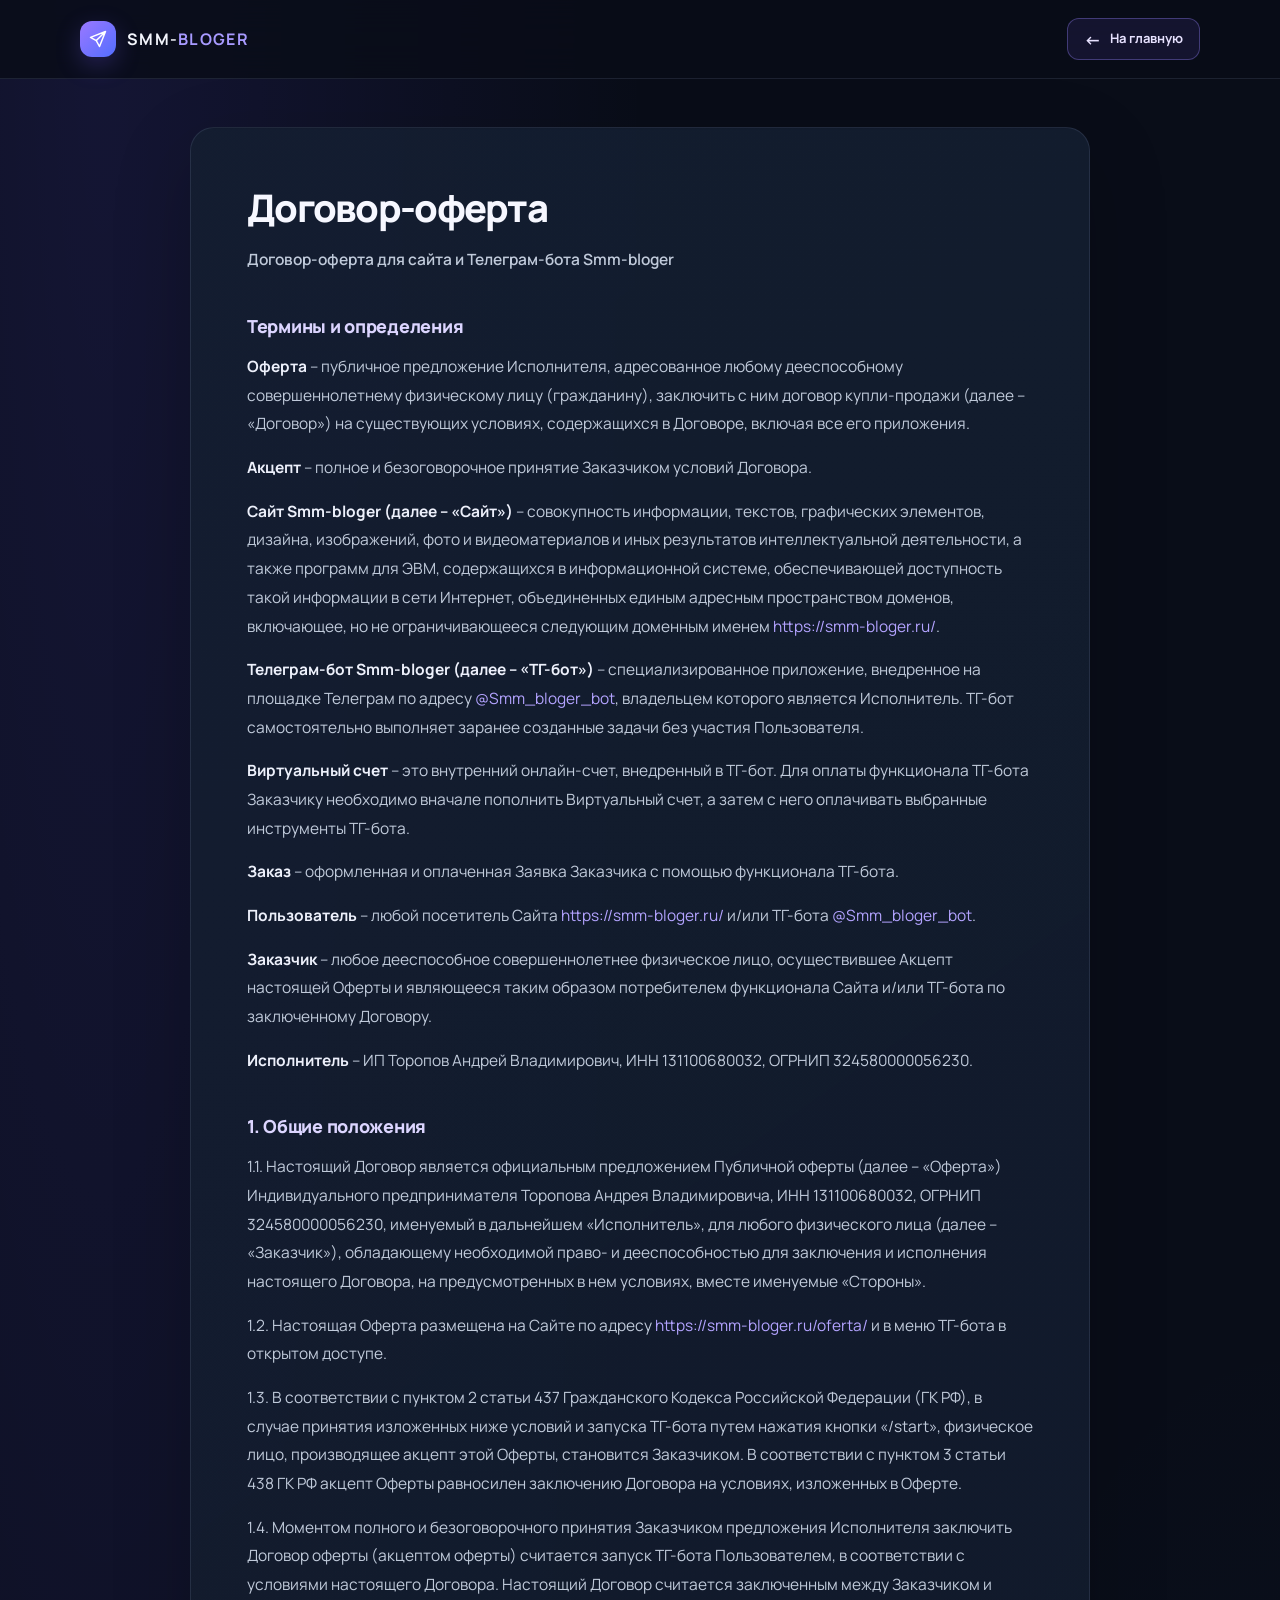
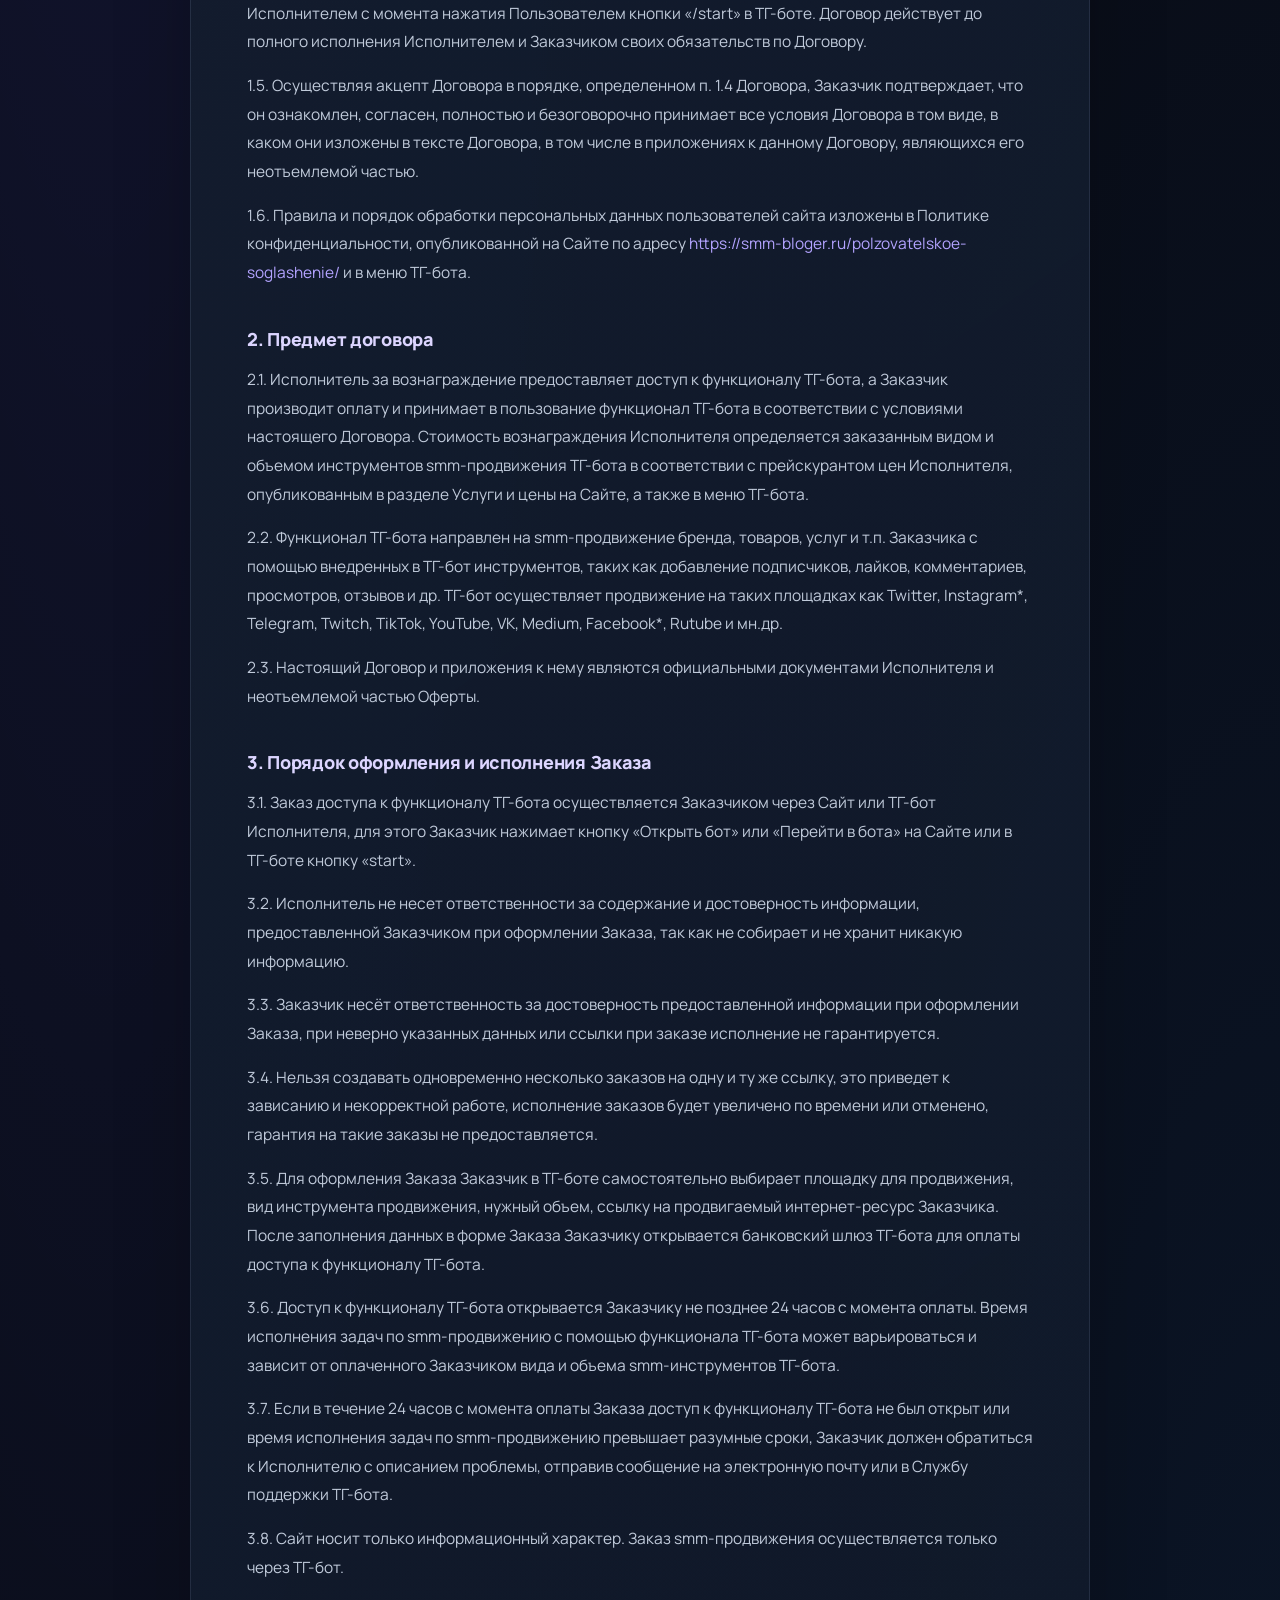
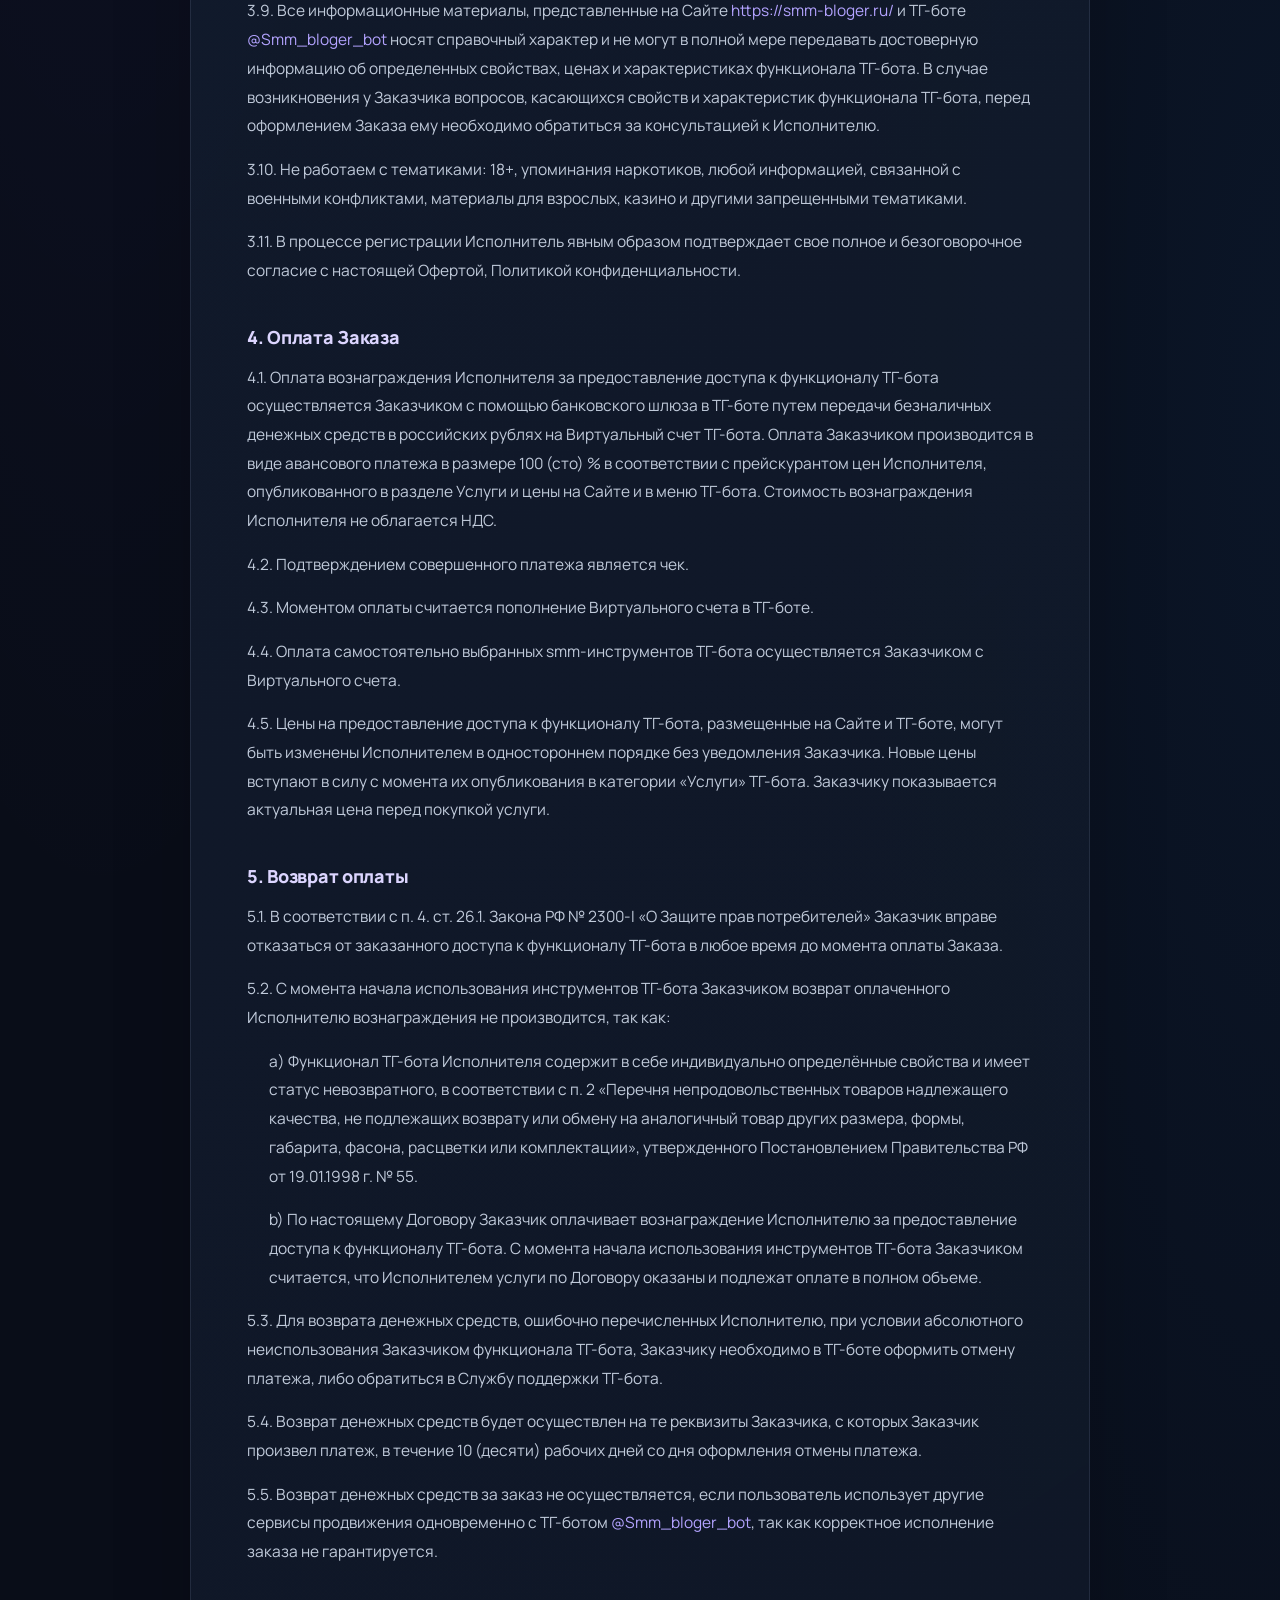
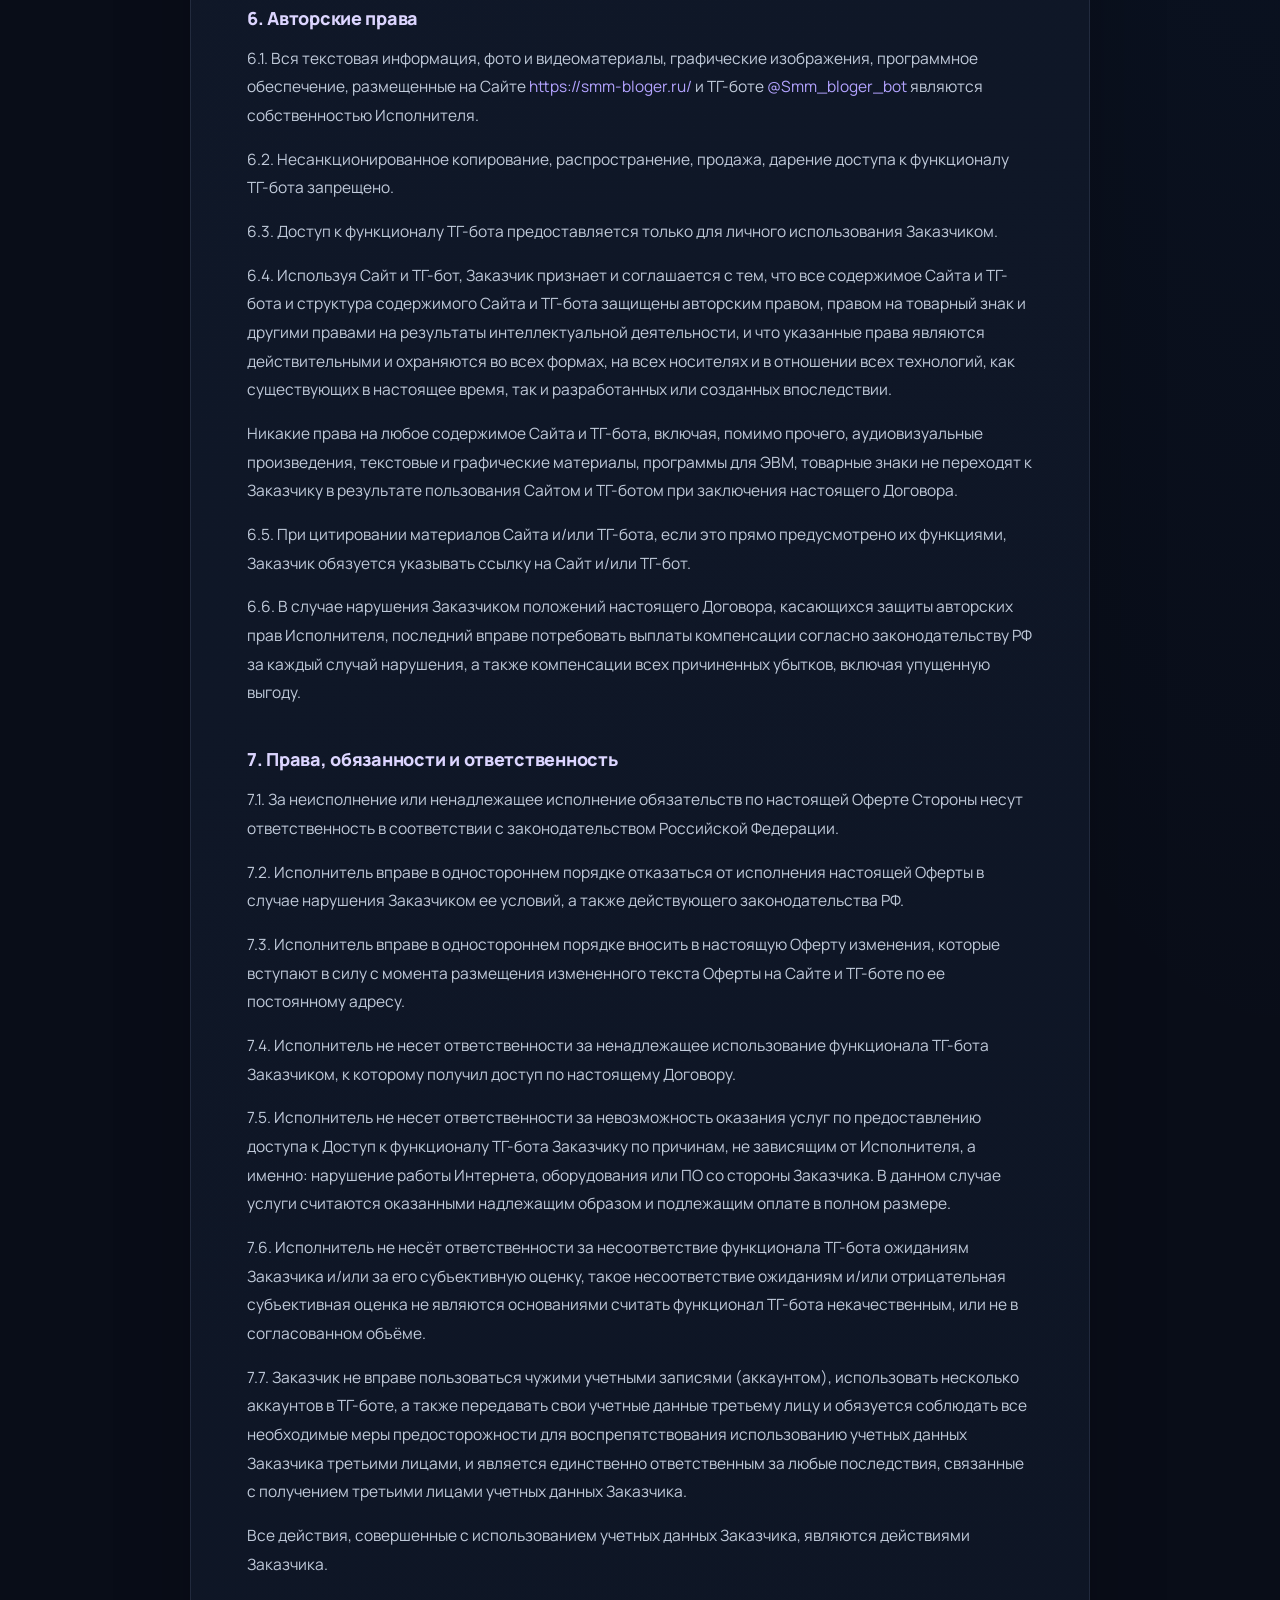
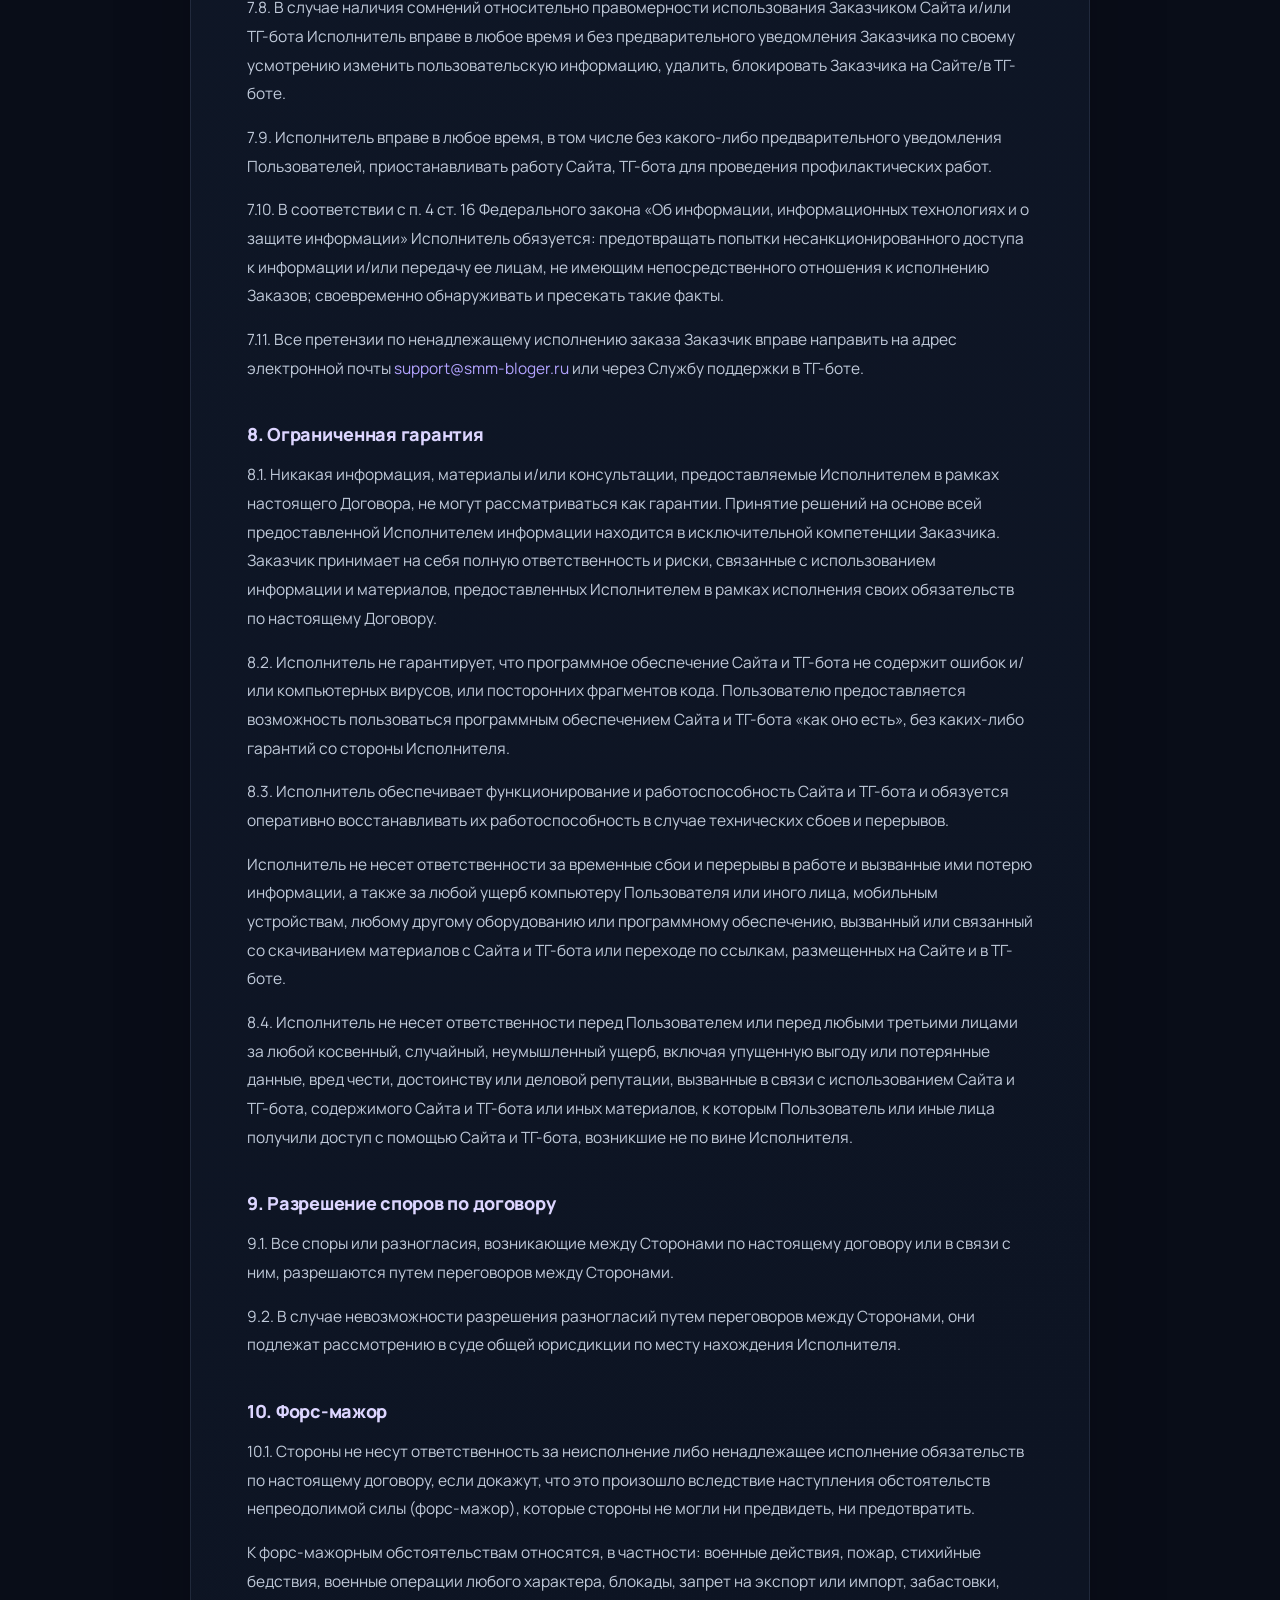
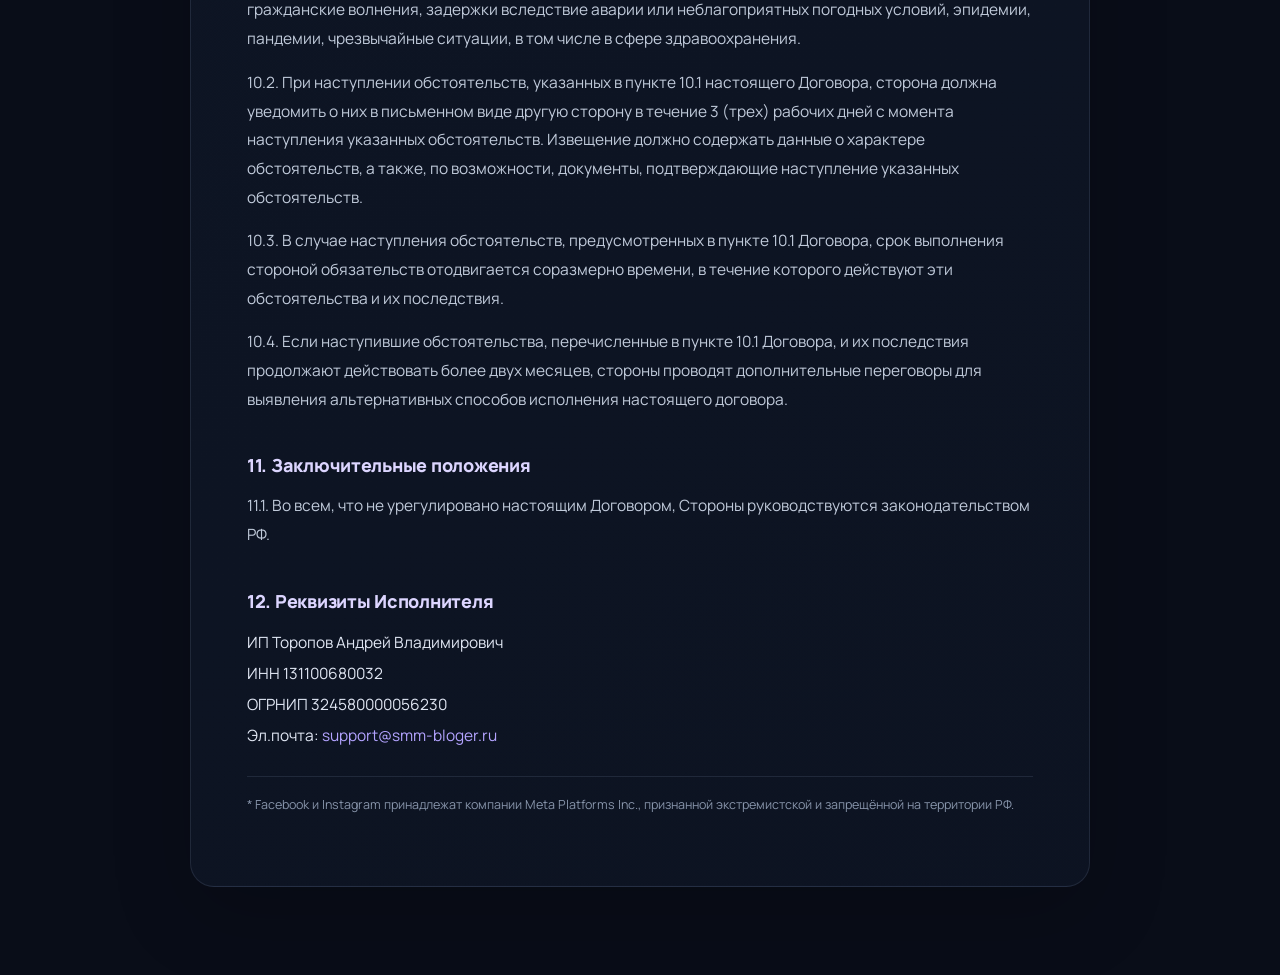
==== offer/index.html @ 9ef69d86 "Add files via upload" ====
<!doctype html>
<html lang="ru">
<head>
  <meta charset="UTF-8">
  <meta name="viewport" content="width=device-width, initial-scale=1">
  <meta name="theme-color" content="#090d18">
  <meta name="description" content="Договор-оферта SMM-BLOGER.">
  <title>Договор-оферта — SMM-BLOGER</title>
  <link rel="preconnect" href="https://fonts.googleapis.com">
  <link rel="preconnect" href="https://fonts.gstatic.com" crossorigin>
  <link rel="stylesheet" href="../style.css">
</head>
<body>
  <header class="site-header">
    <div class="header-inner">
      <a class="brand" href="/" aria-label="SMM-BLOGER — на главную">
        <span class="brand-mark" aria-hidden="true">
          <svg viewBox="0 0 24 24"><path d="m21 3-7.2 18-3.9-7.1L3 10zM10 13.9 21 3"/></svg>
        </span>
        <span>SMM-<b>BLOGER</b></span>
      </a>
      <a class="home-button" href="/" aria-label="Вернуться на главную">
        <span aria-hidden="true">←</span> На главную
      </a>
    </div>
  </header>
  <main class="legal-wrap">
    <article class="legal-document">

      <h1>Договор-оферта</h1>
      <p class="document-subtitle">Договор-оферта для сайта и Телеграм-бота Smm-bloger</p>

      <h2>Термины и определения</h2>
      <p><strong>Оферта</strong> – публичное предложение Исполнителя, адресованное любому дееспособному совершеннолетнему физическому лицу (гражданину), заключить с ним договор купли-продажи (далее – «Договор») на существующих условиях, содержащихся в Договоре, включая все его приложения.</p>
      <p><strong>Акцепт</strong> – полное и безоговорочное принятие Заказчиком условий Договора.</p>
      <p><strong>Сайт Smm-bloger (далее – «Сайт»)</strong> – совокупность информации, текстов, графических элементов, дизайна, изображений, фото и видеоматериалов и иных результатов интеллектуальной деятельности, а также программ для ЭВМ, содержащихся в информационной системе, обеспечивающей доступность такой информации в сети Интернет, объединенных единым адресным пространством доменов, включающее, но не ограничивающееся следующим доменным именем <a href="https://smm-bloger.ru/">https://smm-bloger.ru/</a>.</p>
      <p><strong>Телеграм-бот Smm-bloger (далее – «ТГ-бот»)</strong> – специализированное приложение, внедренное на площадке Телеграм по адресу <a href="https://t.me/Smm_bloger_bot">@Smm_bloger_bot</a>, владельцем которого является Исполнитель. ТГ-бот самостоятельно выполняет заранее созданные задачи без участия Пользователя.</p>
      <p><strong>Виртуальный счет</strong> – это внутренний онлайн-счет, внедренный в ТГ-бот. Для оплаты функционала ТГ-бота Заказчику необходимо вначале пополнить Виртуальный счет, а затем с него оплачивать выбранные инструменты ТГ-бота.</p>
      <p><strong>Заказ</strong> – оформленная и оплаченная Заявка Заказчика с помощью функционала ТГ-бота.</p>
      <p><strong>Пользователь</strong> – любой посетитель Сайта <a href="https://smm-bloger.ru/">https://smm-bloger.ru/</a> и/или ТГ-бота <a href="https://t.me/Smm_bloger_bot">@Smm_bloger_bot</a>.</p>
      <p><strong>Заказчик</strong> – любое дееспособное совершеннолетнее физическое лицо, осуществившее Акцепт настоящей Оферты и являющееся таким образом потребителем функционала Сайта и/или ТГ-бота по заключенному Договору.</p>
      <p><strong>Исполнитель</strong> – ИП Торопов Андрей Владимирович, ИНН 131100680032, ОГРНИП 324580000056230.</p>

      <h2>1. Общие положения</h2>
      <p>1.1. Настоящий Договор является официальным предложением Публичной оферты (далее – «Оферта») Индивидуального предпринимателя Торопова Андрея Владимировича, ИНН 131100680032, ОГРНИП 324580000056230, именуемый в дальнейшем «Исполнитель», для любого физического лица (далее – «Заказчик»), обладающему необходимой право- и дееспособностью для заключения и исполнения настоящего Договора, на предусмотренных в нем условиях, вместе именуемые «Стороны».</p>
      <p>1.2. Настоящая Оферта размещена на Сайте по адресу <a href="https://smm-bloger.ru/oferta/">https://smm-bloger.ru/oferta/</a> и в меню ТГ-бота в открытом доступе.</p>
      <p>1.3. В соответствии с пунктом 2 статьи 437 Гражданского Кодекса Российской Федерации (ГК РФ), в случае принятия изложенных ниже условий и запуска ТГ-бота путем нажатия кнопки «/start», физическое лицо, производящее акцепт этой Оферты, становится Заказчиком. В соответствии с пунктом 3 статьи 438 ГК РФ акцепт Оферты равносилен заключению Договора на условиях, изложенных в Оферте.</p>
      <p>1.4. Моментом полного и безоговорочного принятия Заказчиком предложения Исполнителя заключить Договор оферты (акцептом оферты) считается запуск ТГ-бота Пользователем, в соответствии с условиями настоящего Договора. Настоящий Договор считается заключенным между Заказчиком и Исполнителем с момента нажатия Пользователем кнопки «/start» в ТГ-боте. Договор действует до полного исполнения Исполнителем и Заказчиком своих обязательств по Договору.</p>
      <p>1.5. Осуществляя акцепт Договора в порядке, определенном п. 1.4 Договора, Заказчик подтверждает, что он ознакомлен, согласен, полностью и безоговорочно принимает все условия Договора в том виде, в каком они изложены в тексте Договора, в том числе в приложениях к данному Договору, являющихся его неотъемлемой частью.</p>
      <p>1.6. Правила и порядок обработки персональных данных пользователей сайта изложены в Политике конфиденциальности, опубликованной на Сайте по адресу <a href="https://smm-bloger.ru/polzovatelskoe-soglashenie/">https://smm-bloger.ru/polzovatelskoe-soglashenie/</a> и в меню ТГ-бота.</p>

      <h2>2. Предмет договора</h2>
      <p>2.1. Исполнитель за вознаграждение предоставляет доступ к функционалу ТГ-бота, а Заказчик производит оплату и принимает в пользование функционал ТГ-бота в соответствии с условиями настоящего Договора. Стоимость вознаграждения Исполнителя определяется заказанным видом и объемом инструментов smm-продвижения ТГ-бота в соответствии с прейскурантом цен Исполнителя, опубликованным в разделе Услуги и цены на Сайте, а также в меню ТГ-бота.</p>
      <p>2.2. Функционал ТГ-бота направлен на smm-продвижение бренда, товаров, услуг и т.п. Заказчика с помощью внедренных в ТГ-бот инструментов, таких как добавление подписчиков, лайков, комментариев, просмотров, отзывов и др. ТГ-бот осуществляет продвижение на таких площадках как Twitter, Instagram*, Telegram, Twitch, TikTok, YouTube, VK, Medium, Facebook*, Rutube и мн.др.</p>
      <p>2.3. Настоящий Договор и приложения к нему являются официальными документами Исполнителя и неотъемлемой частью Оферты.</p>

      <h2>3. Порядок оформления и исполнения Заказа</h2>
      <p>3.1. Заказ доступа к функционалу ТГ-бота осуществляется Заказчиком через Сайт или ТГ-бот Исполнителя, для этого Заказчик нажимает кнопку «Открыть бот» или «Перейти в бота» на Сайте или в ТГ-боте кнопку «start».</p>
      <p>3.2. Исполнитель не несет ответственности за содержание и достоверность информации, предоставленной Заказчиком при оформлении Заказа, так как не собирает и не хранит никакую информацию.</p>
      <p>3.3. Заказчик несёт ответственность за достоверность предоставленной информации при оформлении Заказа, при неверно указанных данных или ссылки при заказе исполнение не гарантируется.</p>
      <p>3.4. Нельзя создавать одновременно несколько заказов на одну и ту же ссылку, это приведет к зависанию и некорректной работе, исполнение заказов будет увеличено по времени или отменено, гарантия на такие заказы не предоставляется.</p>
      <p>3.5. Для оформления Заказа Заказчик в ТГ-боте самостоятельно выбирает площадку для продвижения, вид инструмента продвижения, нужный объем, ссылку на продвигаемый интернет-ресурс Заказчика. После заполнения данных в форме Заказа Заказчику открывается банковский шлюз ТГ-бота для оплаты доступа к функционалу ТГ-бота.</p>
      <p>3.6. Доступ к функционалу ТГ-бота открывается Заказчику не позднее 24 часов с момента оплаты. Время исполнения задач по smm-продвижению с помощью функционала ТГ-бота может варьироваться и зависит от оплаченного Заказчиком вида и объема smm-инструментов ТГ-бота.</p>
      <p>3.7. Если в течение 24 часов с момента оплаты Заказа доступ к функционалу ТГ-бота не был открыт или время исполнения задач по smm-продвижению превышает разумные сроки, Заказчик должен обратиться к Исполнителю с описанием проблемы, отправив сообщение на электронную почту или в Службу поддержки ТГ-бота.</p>
      <p>3.8. Сайт носит только информационный характер. Заказ smm-продвижения осуществляется только через ТГ-бот.</p>
      <p>3.9. Все информационные материалы, представленные на Сайте <a href="https://smm-bloger.ru/">https://smm-bloger.ru/</a> и ТГ-боте <a href="https://t.me/Smm_bloger_bot">@Smm_bloger_bot</a> носят справочный характер и не могут в полной мере передавать достоверную информацию об определенных свойствах, ценах и характеристиках функционала ТГ-бота. В случае возникновения у Заказчика вопросов, касающихся свойств и характеристик функционала ТГ-бота, перед оформлением Заказа ему необходимо обратиться за консультацией к Исполнителю.</p>
      <p>3.10. Не работаем с тематиками: 18+, упоминания наркотиков, любой информацией, связанной с военными конфликтами, материалы для взрослых, казино и другими запрещенными тематиками.</p>
      <p>3.11. В процессе регистрации Исполнитель явным образом подтверждает свое полное и безоговорочное согласие с настоящей Офертой, Политикой конфиденциальности.</p>

      <h2>4. Оплата Заказа</h2>
      <p>4.1. Оплата вознаграждения Исполнителя за предоставление доступа к функционалу ТГ-бота осуществляется Заказчиком с помощью банковского шлюза в ТГ-боте путем передачи безналичных денежных средств в российских рублях на Виртуальный счет ТГ-бота. Оплата Заказчиком производится в виде авансового платежа в размере 100 (сто) % в соответствии с прейскурантом цен Исполнителя, опубликованного в разделе Услуги и цены на Сайте и в меню ТГ-бота. Стоимость вознаграждения Исполнителя не облагается НДС.</p>
      <p>4.2. Подтверждением совершенного платежа является чек.</p>
      <p>4.3. Моментом оплаты считается пополнение Виртуального счета в ТГ-боте.</p>
      <p>4.4. Оплата самостоятельно выбранных smm-инструментов ТГ-бота осуществляется Заказчиком с Виртуального счета.</p>
      <p>4.5. Цены на предоставление доступа к функционалу ТГ-бота, размещенные на Сайте и ТГ-боте, могут быть изменены Исполнителем в одностороннем порядке без уведомления Заказчика. Новые цены вступают в силу с момента их опубликования в категории «Услуги» ТГ-бота. Заказчику показывается актуальная цена перед покупкой услуги.</p>

      <h2>5. Возврат оплаты</h2>
      <p>5.1. В соответствии с п. 4. ст. 26.1. Закона РФ № 2300-I «О Защите прав потребителей» Заказчик вправе отказаться от заказанного доступа к функционалу ТГ-бота в любое время до момента оплаты Заказа.</p>
      <p>5.2. С момента начала использования инструментов ТГ-бота Заказчиком возврат оплаченного Исполнителю вознаграждения не производится, так как:</p>
      <p class="subclause">a) Функционал ТГ-бота Исполнителя содержит в себе индивидуально определённые свойства и имеет статус невозвратного, в соответствии с п. 2 «Перечня непродовольственных товаров надлежащего качества, не подлежащих возврату или обмену на аналогичный товар других размера, формы, габарита, фасона, расцветки или комплектации», утвержденного Постановлением Правительства РФ от 19.01.1998 г. № 55.</p>
      <p class="subclause">b) По настоящему Договору Заказчик оплачивает вознаграждение Исполнителю за предоставление доступа к функционалу ТГ-бота. С момента начала использования инструментов ТГ-бота Заказчиком считается, что Исполнителем услуги по Договору оказаны и подлежат оплате в полном объеме.</p>
      <p>5.3. Для возврата денежных средств, ошибочно перечисленных Исполнителю, при условии абсолютного неиспользования Заказчиком функционала ТГ-бота, Заказчику необходимо в ТГ-боте оформить отмену платежа, либо обратиться в Службу поддержки ТГ-бота.</p>
      <p>5.4. Возврат денежных средств будет осуществлен на те реквизиты Заказчика, с которых Заказчик произвел платеж, в течение 10 (десяти) рабочих дней со дня оформления отмены платежа.</p>
      <p>5.5. Возврат денежных средств за заказ не осуществляется, если пользователь использует другие сервисы продвижения одновременно с ТГ-ботом <a href="https://t.me/Smm_bloger_bot">@Smm_bloger_bot</a>, так как корректное исполнение заказа не гарантируется.</p>

      <h2>6. Авторские права</h2>
      <p>6.1. Вся текстовая информация, фото и видеоматериалы, графические изображения, программное обеспечение, размещенные на Сайте <a href="https://smm-bloger.ru/">https://smm-bloger.ru/</a> и ТГ-боте <a href="https://t.me/Smm_bloger_bot">@Smm_bloger_bot</a> являются собственностью Исполнителя.</p>
      <p>6.2. Несанкционированное копирование, распространение, продажа, дарение доступа к функционалу ТГ-бота запрещено.</p>
      <p>6.3. Доступ к функционалу ТГ-бота предоставляется только для личного использования Заказчиком.</p>
      <p>6.4. Используя Сайт и ТГ-бот, Заказчик признает и соглашается с тем, что все содержимое Сайта и ТГ-бота и структура содержимого Сайта и ТГ-бота защищены авторским правом, правом на товарный знак и другими правами на результаты интеллектуальной деятельности, и что указанные права являются действительными и охраняются во всех формах, на всех носителях и в отношении всех технологий, как существующих в настоящее время, так и разработанных или созданных впоследствии.</p>
      <p>Никакие права на любое содержимое Сайта и ТГ-бота, включая, помимо прочего, аудиовизуальные произведения, текстовые и графические материалы, программы для ЭВМ, товарные знаки не переходят к Заказчику в результате пользования Сайтом и ТГ-ботом при заключения настоящего Договора.</p>
      <p>6.5. При цитировании материалов Сайта и/или ТГ-бота, если это прямо предусмотрено их функциями, Заказчик обязуется указывать ссылку на Сайт и/или ТГ-бот.</p>
      <p>6.6. В случае нарушения Заказчиком положений настоящего Договора, касающихся защиты авторских прав Исполнителя, последний вправе потребовать выплаты компенсации согласно законодательству РФ за каждый случай нарушения, а также компенсации всех причиненных убытков, включая упущенную выгоду.</p>

      <h2>7. Права, обязанности и ответственность</h2>
      <p>7.1. За неисполнение или ненадлежащее исполнение обязательств по настоящей Оферте Стороны несут ответственность в соответствии с законодательством Российской Федерации.</p>
      <p>7.2. Исполнитель вправе в одностороннем порядке отказаться от исполнения настоящей Оферты в случае нарушения Заказчиком ее условий, а также действующего законодательства РФ.</p>
      <p>7.3. Исполнитель вправе в одностороннем порядке вносить в настоящую Оферту изменения, которые вступают в силу с момента размещения измененного текста Оферты на Сайте и ТГ-боте по ее постоянному адресу.</p>
      <p>7.4. Исполнитель не несет ответственности за ненадлежащее использование функционала ТГ-бота Заказчиком, к которому получил доступ по настоящему Договору.</p>
      <p>7.5. Исполнитель не несет ответственности за невозможность оказания услуг по предоставлению доступа к Доступ к функционалу ТГ-бота Заказчику по причинам, не зависящим от Исполнителя, а именно: нарушение работы Интернета, оборудования или ПО со стороны Заказчика. В данном случае услуги считаются оказанными надлежащим образом и подлежащим оплате в полном размере.</p>
      <p>7.6. Исполнитель не несёт ответственности за несоответствие функционала ТГ-бота ожиданиям Заказчика и/или за его субъективную оценку, такое несоответствие ожиданиям и/или отрицательная субъективная оценка не являются основаниями считать функционал ТГ-бота некачественным, или не в согласованном объёме.</p>
      <p>7.7. Заказчик не вправе пользоваться чужими учетными записями (аккаунтом), использовать несколько аккаунтов в ТГ-боте, а также передавать свои учетные данные третьему лицу и обязуется соблюдать все необходимые меры предосторожности для воспрепятствования использованию учетных данных Заказчика третьими лицами, и является единственно ответственным за любые последствия, связанные с получением третьими лицами учетных данных Заказчика.</p>
      <p>Все действия, совершенные с использованием учетных данных Заказчика, являются действиями Заказчика.</p>
      <p>7.8. В случае наличия сомнений относительно правомерности использования Заказчиком Сайта и/или ТГ-бота Исполнитель вправе в любое время и без предварительного уведомления Заказчика по своему усмотрению изменить пользовательскую информацию, удалить, блокировать Заказчика на Сайте/в ТГ-боте.</p>
      <p>7.9. Исполнитель вправе в любое время, в том числе без какого-либо предварительного уведомления Пользователей, приостанавливать работу Сайта, ТГ-бота для проведения профилактических работ.</p>
      <p>7.10. В соответствии с п. 4 ст. 16 Федерального закона «Об информации, информационных технологиях и о защите информации» Исполнитель обязуется: предотвращать попытки несанкционированного доступа к информации и/или передачу ее лицам, не имеющим непосредственного отношения к исполнению Заказов; своевременно обнаруживать и пресекать такие факты.</p>
      <p>7.11. Все претензии по ненадлежащему исполнению заказа Заказчик вправе направить на адрес электронной почты <a href="mailto:support@smm-bloger.ru">support@smm-bloger.ru</a> или через Службу поддержки в ТГ-боте.</p>

      <h2>8. Ограниченная гарантия</h2>
      <p>8.1. Никакая информация, материалы и/или консультации, предоставляемые Исполнителем в рамках настоящего Договора, не могут рассматриваться как гарантии. Принятие решений на основе всей предоставленной Исполнителем информации находится в исключительной компетенции Заказчика. Заказчик принимает на себя полную ответственность и риски, связанные с использованием информации и материалов, предоставленных Исполнителем в рамках исполнения своих обязательств по настоящему Договору.</p>
      <p>8.2. Исполнитель не гарантирует, что программное обеспечение Сайта и ТГ-бота не содержит ошибок и/или компьютерных вирусов, или посторонних фрагментов кода. Пользователю предоставляется возможность пользоваться программным обеспечением Сайта и ТГ-бота «как оно есть», без каких-либо гарантий со стороны Исполнителя.</p>
      <p>8.3. Исполнитель обеспечивает функционирование и работоспособность Сайта и ТГ-бота и обязуется оперативно восстанавливать их работоспособность в случае технических сбоев и перерывов.</p>
      <p>Исполнитель не несет ответственности за временные сбои и перерывы в работе и вызванные ими потерю информации, а также за любой ущерб компьютеру Пользователя или иного лица, мобильным устройствам, любому другому оборудованию или программному обеспечению, вызванный или связанный со скачиванием материалов с Сайта и ТГ-бота или переходе по ссылкам, размещенных на Сайте и в ТГ-боте.</p>
      <p>8.4. Исполнитель не несет ответственности перед Пользователем или перед любыми третьими лицами за любой косвенный, случайный, неумышленный ущерб, включая упущенную выгоду или потерянные данные, вред чести, достоинству или деловой репутации, вызванные в связи с использованием Сайта и ТГ-бота, содержимого Сайта и ТГ-бота или иных материалов, к которым Пользователь или иные лица получили доступ с помощью Сайта и ТГ-бота, возникшие не по вине Исполнителя.</p>

      <h2>9. Разрешение споров по договору</h2>
      <p>9.1. Все споры или разногласия, возникающие между Сторонами по настоящему договору или в связи с ним, разрешаются путем переговоров между Сторонами.</p>
      <p>9.2. В случае невозможности разрешения разногласий путем переговоров между Сторонами, они подлежат рассмотрению в суде общей юрисдикции по месту нахождения Исполнителя.</p>

      <h2>10. Форс-мажор</h2>
      <p>10.1. Стороны не несут ответственность за неисполнение либо ненадлежащее исполнение обязательств по настоящему договору, если докажут, что это произошло вследствие наступления обстоятельств непреодолимой силы (форс-мажор), которые стороны не могли ни предвидеть, ни предотвратить.</p>
      <p>К форс-мажорным обстоятельствам относятся, в частности: военные действия, пожар, стихийные бедствия, военные операции любого характера, блокады, запрет на экспорт или импорт, забастовки, гражданские волнения, задержки вследствие аварии или неблагоприятных погодных условий, эпидемии, пандемии, чрезвычайные ситуации, в том числе в сфере здравоохранения.</p>
      <p>10.2. При наступлении обстоятельств, указанных в пункте 10.1 настоящего Договора, сторона должна уведомить о них в письменном виде другую сторону в течение 3 (трех) рабочих дней с момента наступления указанных обстоятельств. Извещение должно содержать данные о характере обстоятельств, а также, по возможности, документы, подтверждающие наступление указанных обстоятельств.</p>
      <p>10.3. В случае наступления обстоятельств, предусмотренных в пункте 10.1 Договора, срок выполнения стороной обязательств отодвигается соразмерно времени, в течение которого действуют эти обстоятельства и их последствия.</p>
      <p>10.4. Если наступившие обстоятельства, перечисленные в пункте 10.1 Договора, и их последствия продолжают действовать более двух месяцев, стороны проводят дополнительные переговоры для выявления альтернативных способов исполнения настоящего договора.</p>

      <h2>11. Заключительные положения</h2>
      <p>11.1. Во всем, что не урегулировано настоящим Договором, Стороны руководствуются законодательством РФ.</p>

      <h2>12. Реквизиты Исполнителя</h2>
      <p class="requisites">ИП Торопов Андрей Владимирович<br>ИНН 131100680032<br>ОГРНИП 324580000056230<br>Эл.почта: <a href="mailto:support@smm-bloger.ru">support@smm-bloger.ru</a></p>
      <p class="legal-note">* Facebook и Instagram принадлежат компании Meta Platforms Inc., признанной экстремистской и запрещённой на территории РФ.</p>

    </article>
  </main>
</body>
</html>
---- style.css ----
@import url('https://fonts.googleapis.com/css2?family=Manrope:wght@400;500;600;700;800&display=swap');

:root{
  color-scheme:dark;
  --bg:#090d18;
  --panel:#101727;
  --text:#f3f5fc;
  --muted:#9ba7bd;
  --line:rgba(174,190,225,.12);
  --purple:#9b87ff;
  --link:#b3a3ff;
}
*{box-sizing:border-box}
html{scroll-behavior:smooth;scroll-padding-top:92px}
body{margin:0;min-height:100vh;background:radial-gradient(ellipse at 8% 0%,rgba(101,82,255,.12),transparent 34rem),radial-gradient(ellipse at 100% 40%,rgba(31,120,219,.08),transparent 34rem),var(--bg);color:var(--text);font-family:Manrope,system-ui,-apple-system,"Segoe UI",sans-serif;line-height:1.65;overflow-x:hidden}
a{color:inherit;text-decoration:none}
button{font:inherit}
.container{width:min(1120px,calc(100% - 48px));margin-inline:auto}
.ambient{position:absolute;z-index:-1;pointer-events:none;border-radius:50%;filter:blur(100px);opacity:.16}
.ambient-one{width:420px;height:420px;top:80px;left:-230px;background:#6552ff}
.ambient-two{width:460px;height:460px;top:500px;right:-280px;background:#1f78db}

/* Shared header and brand rules: style.css is the source of truth. */
.header,.site-header{position:sticky;top:0;z-index:20;background:rgba(9,13,24,.82);backdrop-filter:blur(18px);border-bottom:1px solid var(--line)}
.nav-wrap{height:78px;display:flex;align-items:center;justify-content:space-between;gap:28px}
.header-inner{width:min(1120px,calc(100% - 48px));height:78px;margin:0 auto;display:flex;align-items:center;justify-content:space-between;gap:28px}
.brand{display:inline-flex;align-items:center;gap:11px;color:var(--text);font-size:16px;font-weight:700;letter-spacing:.08em;white-space:nowrap}
.brand:hover{color:var(--text);text-decoration:none}
.brand b{color:#a89aff}
.brand-mark{width:36px;height:36px;border-radius:12px;background:linear-gradient(135deg,#9a78ff,#536eff);display:grid;place-items:center;box-shadow:0 8px 24px #745bff40}
.brand-mark svg{width:20px;fill:none;stroke:#fff;stroke-width:1.8;stroke-linecap:round;stroke-linejoin:round}
.nav{display:flex;align-items:center;gap:30px;font-size:13.5px;color:#bac4d7;font-weight:600}
.nav>a:not(.nav-cta):hover,.footer a:hover{color:#fff}
.nav-cta{padding:11px 16px;border:1px solid rgba(153,132,255,.35);border-radius:12px;color:#e7e2ff;background:rgba(125,99,255,.1)}
.nav-cta span{margin-left:8px}
.menu-toggle{display:none}
.home-button{display:inline-flex;align-items:center;justify-content:center;gap:9px;min-height:42px;padding:0 16px;border:1px solid rgba(153,132,255,.35);border-radius:12px;color:#e7e2ff;background:rgba(125,99,255,.1);font-size:13px;font-weight:700;transition:background .2s,border-color .2s,transform .2s}
.home-button span{font-size:17px;line-height:1}
.home-button:hover{background:rgba(125,99,255,.19);border-color:rgba(153,132,255,.6);color:#fff;text-decoration:none;transform:translateY(-1px)}

/* Landing page */
.section{padding:112px 0}
.hero{padding-top:105px;padding-bottom:34px;position:relative}
.hero-grid{display:grid;grid-template-columns:1.08fr .92fr;align-items:center;gap:58px;min-height:475px}
.eyebrow{font-size:11.5px;letter-spacing:.18em;font-weight:800;color:#a99aff;display:flex;align-items:center;gap:10px}
.status-dot,.online i,.support-meta i{width:7px;height:7px;border-radius:50%;background:#5de0b0;box-shadow:0 0 12px #5de0b080;display:inline-block}
h1,h2,h3,p{margin-top:0}
h1{font-size:clamp(38px,5vw,61px);line-height:1.13;letter-spacing:-.055em;margin:23px 0 22px;font-weight:800}
.gradient-text{background:linear-gradient(100deg,#b3a1ff 4%,#7a9cff 55%,#62d9cb 100%);-webkit-background-clip:text;background-clip:text;color:transparent}
.hero-lead{max-width:530px;color:var(--muted);font-size:17px;line-height:1.9}
.hero-actions{display:flex;flex-wrap:wrap;gap:12px;margin-top:31px}
.button{display:inline-flex;align-items:center;justify-content:center;gap:15px;min-height:50px;padding:0 21px;border-radius:13px;font-size:14px;font-weight:800;transition:transform .2s,box-shadow .2s,border-color .2s}
.button:hover{transform:translateY(-2px)}
.button-primary{background:linear-gradient(110deg,#8066ff,#657aff);box-shadow:0 10px 30px #745bff35;color:white}
.button-primary:hover{box-shadow:0 14px 36px #745bff55}
.button-ghost{border:1px solid var(--line);color:#d2d9e8;background:rgba(255,255,255,.025)}
.button-ghost:hover{border-color:#8875ff80}
.hero-note{margin-top:26px;color:#8e9ab0;font-size:12px;display:flex;align-items:center;gap:10px;flex-wrap:wrap}
.hero-note i{width:3px;height:3px;border-radius:50%;background:#5c6880}
.check-icon{width:19px;height:19px;display:grid;place-items:center;border-radius:50%;background:#5de0b01a;color:#5de0b0;font-size:13px}
.hero-visual{height:470px;position:relative;display:grid;place-items:center}
.visual-glow{position:absolute;width:280px;height:280px;border-radius:50%;background:#6656ff;filter:blur(95px);opacity:.22;z-index:-1}
.orbit{position:absolute;border:1px solid rgba(153,139,255,.15);border-radius:50%;transform:rotate(-24deg)}
.orbit-a{width:430px;height:270px}.orbit-b{width:360px;height:390px;transform:rotate(45deg);border-color:rgba(89,159,255,.13)}
.dashboard-card{position:relative;z-index:2;width:min(350px,82%);padding:22px;border-radius:22px;border:1px solid rgba(177,190,230,.18);background:linear-gradient(145deg,rgba(25,35,57,.97),rgba(14,21,36,.98));box-shadow:0 28px 90px #0008,0 0 50px #8066ff13}
.dash-top{display:flex;justify-content:space-between;align-items:center;padding-bottom:18px;border-bottom:1px solid var(--line)}
.dash-brand{display:flex;align-items:center;gap:8px;font-size:11.5px;letter-spacing:.08em}
.mini-mark{display:grid;place-items:center;width:24px;height:24px;border-radius:8px;background:linear-gradient(135deg,#9a78ff,#536eff);font-weight:800}
.online{font-size:10.5px;color:#7de5bc;display:flex;align-items:center;gap:6px}
.online i{width:5px;height:5px}
.dash-title{font-size:18px;font-weight:800;margin-top:21px}
.dash-subtitle{font-size:11.5px;color:#8290a8;margin:2px 0 16px}
.service-row{display:flex;align-items:center;gap:11px;padding:12px 10px;border:1px solid rgba(173,190,226,.1);border-radius:12px;margin-top:9px;background:rgba(255,255,255,.025)}
.service-icon{width:33px;height:33px;border-radius:10px;display:grid;place-items:center;font-size:17px}
.telegram{background:#329bd51e;color:#62c6ff}.video{background:#ff64851c;color:#ff8199}.social{background:#9d7aff20;color:#b89aff}
.service-row b,.service-row small{display:block}.service-row b{font-size:11.5px}.service-row small{font-size:9.5px;color:#8794ab;margin-top:2px}
.row-arrow{margin-left:auto;color:#8592aa}
.dash-footer{border-top:1px solid var(--line);margin-top:17px;padding-top:14px;font-size:10.5px;color:#9ca9bd;display:flex;align-items:center;gap:7px}
.secure-dot{width:16px;height:16px;border-radius:50%;background:#5de0b01c;color:#5de0b0;display:grid;place-items:center}
.float-chip{position:absolute;z-index:3;display:flex;align-items:center;gap:10px;padding:12px 15px;border:1px solid rgba(177,190,230,.16);border-radius:14px;background:#172137;box-shadow:0 15px 40px #0005}
.float-chip b,.float-chip small{display:block}.float-chip b{font-size:11.5px}.float-chip small{font-size:9.5px;color:#8f9bb0}
.chip-top{top:64px;right:0}.chip-bottom{bottom:57px;left:-5px}
.chip-icon{width:29px;height:29px;display:grid;place-items:center;border-radius:9px;font-size:15px}.purple{background:#8b73ff22;color:#b8aaff}.green{background:#5de0b01c;color:#5de0b0}
.section-heading{max-width:570px;margin-bottom:45px}
.section-heading h2,.update-copy h2,.support-info h2,.final-card h2{font-size:clamp(31px,4vw,44px);line-height:1.2;letter-spacing:-.045em;margin:17px 0}
.section-heading>p,.update-copy>p,.support-info>p,.final-card>p{color:var(--muted);font-size:15px;line-height:1.9;max-width:500px}
.muted-gradient{color:#9aa7c0}
.benefits-section{padding-top:85px}
.benefit-grid{display:grid;grid-template-columns:repeat(4,1fr);gap:14px}
.benefit-card{position:relative;overflow:hidden;min-height:240px;padding:25px 21px;border:1px solid var(--line);border-radius:18px;background:linear-gradient(145deg,rgba(20,30,49,.85),rgba(13,20,34,.85));transition:transform .25s,border-color .25s}
.benefit-card:hover{transform:translateY(-5px);border-color:#8b73ff55}
.card-icon{width:43px;height:43px;border-radius:13px;display:grid;place-items:center;margin-bottom:24px}
.card-icon svg{width:21px;height:21px;fill:none;stroke:currentColor;stroke-width:1.7;stroke-linecap:round;stroke-linejoin:round}
.violet{color:#b5a4ff;background:#8b73ff1c}.blue{color:#7cb8ff;background:#5b9dff1c}.mint{color:#70e6bc;background:#5de0b01b}.pink{color:#ff9ab3;background:#ff73941a}
.benefit-card h3{font-size:16px;margin-bottom:9px}.benefit-card p{font-size:13px;line-height:1.8;color:#8f9bb0;margin:0;max-width:230px}
.how-section{padding-top:95px}
.how-grid{display:grid;grid-template-columns:.85fr 1.15fr;gap:90px;align-items:start}
.how-grid .section-heading{position:sticky;top:120px}
.text-link{display:inline-flex;gap:12px;color:#b4a5ff;font-size:13px;font-weight:800;margin-top:18px}
.steps{border-top:1px solid var(--line)}
.step{display:grid;grid-template-columns:52px 1fr 25px;gap:18px;align-items:start;padding:27px 0;border-bottom:1px solid var(--line)}
.step-number{font-size:14px;font-weight:800;color:#a99aff;padding-top:3px}
.step h3{font-size:16px;margin:0 0 7px}.step p{font-size:13px;line-height:1.8;color:#8f9bb0;margin:0;max-width:460px}
.step-symbol{color:#9d8aff;font-size:18px;text-align:right}
.update-section{padding-top:80px;padding-bottom:75px}
.update-card{position:relative;overflow:hidden;display:grid;grid-template-columns:.85fr 1.15fr;gap:55px;align-items:center;padding:50px 65px;border:1px solid rgba(151,133,255,.2);border-radius:25px;background:linear-gradient(115deg,#151b31,#111c2b 70%,#142638)}
.update-art{height:230px;display:grid;place-items:center;position:relative}
.update-orb{position:absolute;border-radius:50%;filter:blur(1px)}.orb-one{width:190px;height:190px;background:radial-gradient(circle,#7b67ff40,transparent 70%)}.orb-two{width:120px;height:120px;right:8%;top:5%;background:radial-gradient(circle,#5b9dff36,transparent 70%)}
.update-window{position:relative;width:185px;height:145px;border:1px solid #b6b6ff35;border-radius:15px;background:linear-gradient(145deg,#222c48,#141d32);box-shadow:0 25px 55px #0006;padding:16px;transform:rotate(-7deg)}
.update-window>span{display:inline-block;width:6px;height:6px;border-radius:50%;background:#9d8aff;margin-right:4px}
.update-window>span:nth-child(2){background:#69a9ff}.update-window>span:nth-child(3){background:#5de0b0}
.update-window-line{height:7px;width:78%;border-radius:5px;background:#8493b522;margin-top:14px}.update-window-line.short{width:52%;margin-top:8px}.update-window-check{position:absolute;right:15px;bottom:15px;width:32px;height:32px;border-radius:10px;background:#5de0b022;color:#5de0b0;display:grid;place-items:center}
.update-copy h2{font-size:37px}.update-copy>p{font-size:14px;margin-bottom:22px}
.button-secondary{background:rgba(139,115,255,.13);border:1px solid rgba(163,145,255,.28);color:#ded8ff}
.support-section{padding-top:25px;padding-bottom:80px}
.support-card{display:flex;align-items:center;gap:24px;padding:30px;border:1px solid var(--line);border-radius:20px;background:rgba(17,25,41,.75)}
.support-avatar{flex:0 0 62px;width:62px;height:62px;display:grid;place-items:center;border-radius:20px;background:linear-gradient(140deg,#8e75ff,#4c83d8);font-size:25px;font-weight:800;position:relative}
.avatar-status{position:absolute;width:12px;height:12px;right:-2px;bottom:1px;border:2px solid #111a2a;border-radius:50%;background:#5de0b0}
.support-info{flex:1}.support-info .eyebrow{font-size:10.5px}.support-info h2{font-size:21px;margin:7px 0}.support-info>p{font-size:13px;margin-bottom:9px;max-width:570px}
.support-meta{display:flex;gap:17px;flex-wrap:wrap;color:#8290a8;font-size:10.5px}.support-meta span:first-child{display:flex;align-items:center;gap:7px}.support-meta i{width:6px;height:6px}
.support-button{white-space:nowrap}
.final-section{padding-top:10px;padding-bottom:105px}
.final-card{position:relative;overflow:hidden;text-align:center;padding:70px 25px;border:1px solid rgba(158,139,255,.24);border-radius:26px;background:radial-gradient(ellipse at 50% 120%,#6453d52c,transparent 58%),linear-gradient(135deg,#151b32,#101b2a)}
.final-glow{position:absolute;width:280px;height:160px;top:-130px;left:calc(50% - 140px);border-radius:50%;background:#8b73ff;filter:blur(90px);opacity:.35}
.final-card .eyebrow{justify-content:center}.final-card h2{font-size:clamp(31px,4vw,45px);margin:17px 0 12px}.final-card>p{margin:0 auto 25px;font-size:14px}
.button-white{background:#f4f1ff;color:#292344;box-shadow:0 8px 28px #0003}.button-white:hover{box-shadow:0 12px 35px #0005}
.final-caption{margin-top:19px;color:#8b98ae;font-size:10.5px;display:flex;align-items:center;justify-content:center;gap:8px}
.footer{border-top:1px solid var(--line);background:#080c15}
.footer-main{display:grid;grid-template-columns:1.5fr 1fr 1.2fr;gap:45px;padding-top:55px;padding-bottom:45px}
.footer-about p{max-width:250px;color:#77849a;font-size:11.5px;line-height:1.9;margin-top:17px}
.footer-column{display:flex;flex-direction:column;align-items:flex-start;gap:10px}
.footer-column h4{font-size:11.5px;margin:0 0 7px;color:#dce2ef}
.footer-column a{font-size:11.5px;color:#8491a7}
.footer-bottom{min-height:65px;border-top:1px solid var(--line);display:flex;align-items:center;justify-content:space-between;gap:20px;color:#69768c;font-size:10.5px}
.footer-bottom>div{display:flex;gap:22px}.footer-bottom a{color:#8491a7}
.reveal{opacity:0;transform:translateY(18px);transition:opacity .65s ease,transform .65s ease}
.reveal.is-visible{opacity:1;transform:translateY(0)}

/* Legal pages */
.legal-wrap{width:min(900px,calc(100% - 48px));margin:48px auto 88px}
.legal-document{padding:clamp(26px,5vw,56px);border:1px solid var(--line);border-radius:24px;background:linear-gradient(145deg,rgba(20,30,49,.92),rgba(13,20,34,.96));box-shadow:0 26px 80px rgba(0,0,0,.18)}
.legal-document h1{margin:0 0 15px;color:#f6f7ff;font-size:clamp(28px,4.2vw,38px);line-height:1.22;letter-spacing:-.045em;font-weight:800}
.document-subtitle{margin:0 0 34px;color:#bac5d8;font-size:16px;font-weight:600}
.legal-document h2{margin:34px 0 13px;padding-top:5px;color:#dcd5ff;font-size:18px;line-height:1.45;font-weight:800;letter-spacing:-.015em}
.legal-document h1+h2{margin-top:28px}
.legal-document p{margin:0 0 15px;color:#c0cada;font-size:15.5px;line-height:1.85;overflow-wrap:break-word}
.legal-document p strong{color:#edf0fb;font-weight:700}
.legal-document .subclause{padding-left:22px}
.legal-document .requisites{color:#e0e6f3;line-height:2}
.legal-document .legal-note{margin-top:25px;padding-top:17px;border-top:1px solid var(--line);color:#8794aa;font-size:12.5px;line-height:1.7}
.legal-document a{color:var(--link);text-decoration:none;overflow-wrap:anywhere}
.legal-document a:hover{color:#d0c7ff;text-decoration:underline}

@media(prefers-reduced-motion:reduce){html{scroll-behavior:auto}*,*::before,*::after{transition-duration:.01ms!important;animation-duration:.01ms!important}.reveal{opacity:1;transform:none}}
@media(max-width:900px){.nav{gap:17px;font-size:12.5px}.hero-grid{gap:20px}.benefit-grid{grid-template-columns:repeat(2,1fr)}.how-grid{gap:45px}.update-card{padding:40px;gap:25px}.footer-main{gap:25px}}
@media(max-width:700px){
 .container{width:min(100% - 36px,520px)}
 .nav-wrap,.header-inner{height:68px}
 .menu-toggle{width:42px;height:42px;border:1px solid var(--line);border-radius:12px;background:#121a2a;display:flex;flex-direction:column;justify-content:center;align-items:center;gap:5px;cursor:pointer}
 .menu-toggle span{width:17px;height:2px;border-radius:2px;background:#e8ecf6;transition:transform .2s,opacity .2s}
 .menu-toggle[aria-expanded=true] span:first-child{transform:translateY(7px) rotate(45deg)}.menu-toggle[aria-expanded=true] span:nth-child(2){opacity:0}.menu-toggle[aria-expanded=true] span:last-child{transform:translateY(-7px) rotate(-45deg)}
 .nav{position:absolute;top:68px;left:0;right:0;display:none;flex-direction:column;align-items:stretch;gap:0;padding:10px 18px 18px;background:rgba(9,13,24,.98);border-bottom:1px solid var(--line)}
 .nav.is-open{display:flex}.nav>a:not(.nav-cta){padding:13px 4px;border-bottom:1px solid var(--line)}.nav-cta{margin-top:12px;text-align:center;padding:13px}
 .section{padding:78px 0}.hero{padding-top:65px;padding-bottom:25px}.hero-grid{grid-template-columns:1fr;gap:10px;min-height:0}
 h1{font-size:clamp(37px,10vw,52px);margin-top:18px}.hero-lead{font-size:15px;line-height:1.85}
 .hero-actions{display:grid;grid-template-columns:1fr;gap:10px;margin-top:24px}.button{min-height:50px}.hero-note{font-size:10.5px;gap:7px;margin-top:19px}
 .hero-visual{height:380px;margin-top:6px}.dashboard-card{width:min(330px,82%);padding:18px}.chip-top{right:0;top:30px}.chip-bottom{left:0;bottom:26px}.orbit-a{width:330px;height:220px}.orbit-b{width:300px;height:330px}
 .benefits-section{padding-top:70px}.section-heading{margin-bottom:30px}.section-heading h2,.update-copy h2,.final-card h2{font-size:34px}
 .benefit-grid{gap:10px}.benefit-card{min-height:240px;padding:19px 16px}.card-icon{margin-bottom:19px}
 .how-grid{grid-template-columns:1fr;gap:30px}.how-grid .section-heading{position:static}.step{grid-template-columns:36px 1fr 18px;gap:12px;padding:23px 0}
 .update-section{padding-top:25px;padding-bottom:55px}.update-card{grid-template-columns:1fr;gap:5px;padding:28px 23px}.update-art{height:175px;order:2}.update-copy{order:1}.update-copy h2{font-size:32px}.update-copy>p{font-size:13px}
 .support-section{padding-top:5px;padding-bottom:60px}.support-card{display:grid;grid-template-columns:55px 1fr;gap:15px;padding:22px}.support-avatar{width:55px;height:55px;flex-basis:55px;border-radius:17px}.support-info h2{font-size:19px}.support-info>p{font-size:11.5px}.support-meta{gap:8px;flex-direction:column}.support-button{grid-column:1/-1;width:100%}
 .final-section{padding-bottom:75px}.final-card{padding:55px 18px}.final-card h2{font-size:32px}.final-card>p{font-size:13px}
 .footer-main{grid-template-columns:1fr 1fr;gap:30px 20px;padding-top:38px;padding-bottom:32px}.footer-about{grid-column:1/-1}.footer-about p{max-width:280px}
 .footer-bottom{padding:17px 0;flex-wrap:wrap;justify-content:flex-start;gap:12px}.footer-bottom>div{order:3;width:100%;flex-wrap:wrap;gap:15px}
}
@media(max-width:640px){
 .header-inner{width:calc(100% - 32px)}
 .home-button{min-height:40px;padding:0 12px;font-size:12px}
 .legal-wrap{width:calc(100% - 28px);margin:24px auto 48px}
 .legal-document{padding:25px 20px;border-radius:18px}
 .legal-document h1{font-size:28px;margin-bottom:13px}
 .document-subtitle{font-size:14px;margin-bottom:28px}
 .legal-document h2{font-size:16.5px;margin-top:29px;margin-bottom:11px}
 .legal-document p{font-size:14.5px;line-height:1.8;margin-bottom:13px}
 .legal-document .legal-note{font-size:12px}
}
@media(max-width:380px){
 .container{width:calc(100% - 28px)}
 .hero-note{font-size:9.5px}
 .hero-visual{height:345px}
 .float-chip{padding:9px 10px}
 .chip-top{right:-2px}.chip-bottom{left:-2px}
 .benefit-card{padding:16px 13px}
 .benefit-card h3{font-size:14px}
 .benefit-card p{font-size:11.5px}
}
@media(max-width:360px){
 .header-inner{width:calc(100% - 24px)}
 .home-button{font-size:11px;padding:0 10px}
 .legal-document{padding:22px 16px}
}
/* Telegram redirect page — add this block to the end of the shared style.css */
.telegram-page{
  min-height:100vh;
  display:grid;
  place-items:center;
  padding:32px 20px;
}
.telegram-wrap{
  width:min(100%,560px);
  margin:0 auto;
}
.telegram-card{
  position:relative;
  isolation:isolate;
  overflow:hidden;
  padding:clamp(28px,6vw,48px);
  border:1px solid rgba(177,190,230,.18);
  border-radius:25px;
  background:linear-gradient(145deg,rgba(25,35,57,.94),rgba(14,21,36,.97));
  box-shadow:0 28px 90px #0008,0 0 50px #8066ff13;
  backdrop-filter:blur(18px);
  text-align:center;
}
.telegram-card::before{
  content:"";
  position:absolute;
  z-index:-1;
  top:-190px;
  left:50%;
  width:280px;
  height:280px;
  transform:translateX(-50%);
  border-radius:50%;
  background:#8066ff;
  filter:blur(95px);
  opacity:.22;
  pointer-events:none;
}
.telegram-mark{
  width:58px;
  height:58px;
  display:grid;
  place-items:center;
  margin:0 auto 22px;
  border:1px solid rgba(255,255,255,.16);
  border-radius:18px;
  background:linear-gradient(135deg,#9a78ff,#536eff);
  color:#fff;
  box-shadow:0 12px 32px #745bff45;
}
.telegram-mark svg{
  width:27px;
  height:27px;
}
.telegram-eyebrow{
  justify-content:center;
  margin-bottom:15px;
}
.telegram-card h1{
  margin:0 0 15px;
  color:var(--text);
  font-size:clamp(30px,6vw,42px);
  line-height:1.15;
  letter-spacing:-.045em;
  font-weight:800;
}
.telegram-subtitle{
  max-width:430px;
  margin:0 auto 28px;
  color:var(--muted);
  font-size:15px;
  line-height:1.85;
  overflow-wrap:anywhere;
}
.telegram-domain{
  display:inline-block;
  color:#dcd5ff;
  font-weight:800;
  overflow-wrap:anywhere;
}
.telegram-actions{
  display:grid;
  gap:12px;
  width:min(100%,390px);
  margin:0 auto;
}
.telegram-actions[hidden],
.telegram-error[hidden]{
  display:none!important;
}
.telegram-action{
  width:100%;
  min-height:54px;
  padding:0 20px;
  border-radius:14px;
  font-size:14px;
}
.telegram-action span{
  margin-left:2px;
  font-size:17px;
  line-height:1;
}
.telegram-hint{
  max-width:420px;
  margin:19px auto 0;
  color:#8996ad;
  font-size:12px;
  line-height:1.7;
  overflow-wrap:anywhere;
}
.telegram-error{
  margin-top:20px;
  padding:15px 17px;
  border:1px solid rgba(255,115,148,.23);
  border-radius:14px;
  background:rgba(255,115,148,.07);
  color:#ffb5c5;
  font-size:13px;
  line-height:1.7;
  text-align:left;
  overflow-wrap:anywhere;
}
@media(max-width:480px){
  .telegram-page{padding:20px 14px}
  .telegram-card{padding:30px 21px;border-radius:21px}
  .telegram-mark{width:54px;height:54px;margin-bottom:19px;border-radius:17px}
  .telegram-subtitle{font-size:14px;margin-bottom:24px}
  .telegram-action{min-height:51px;font-size:13.5px}
}
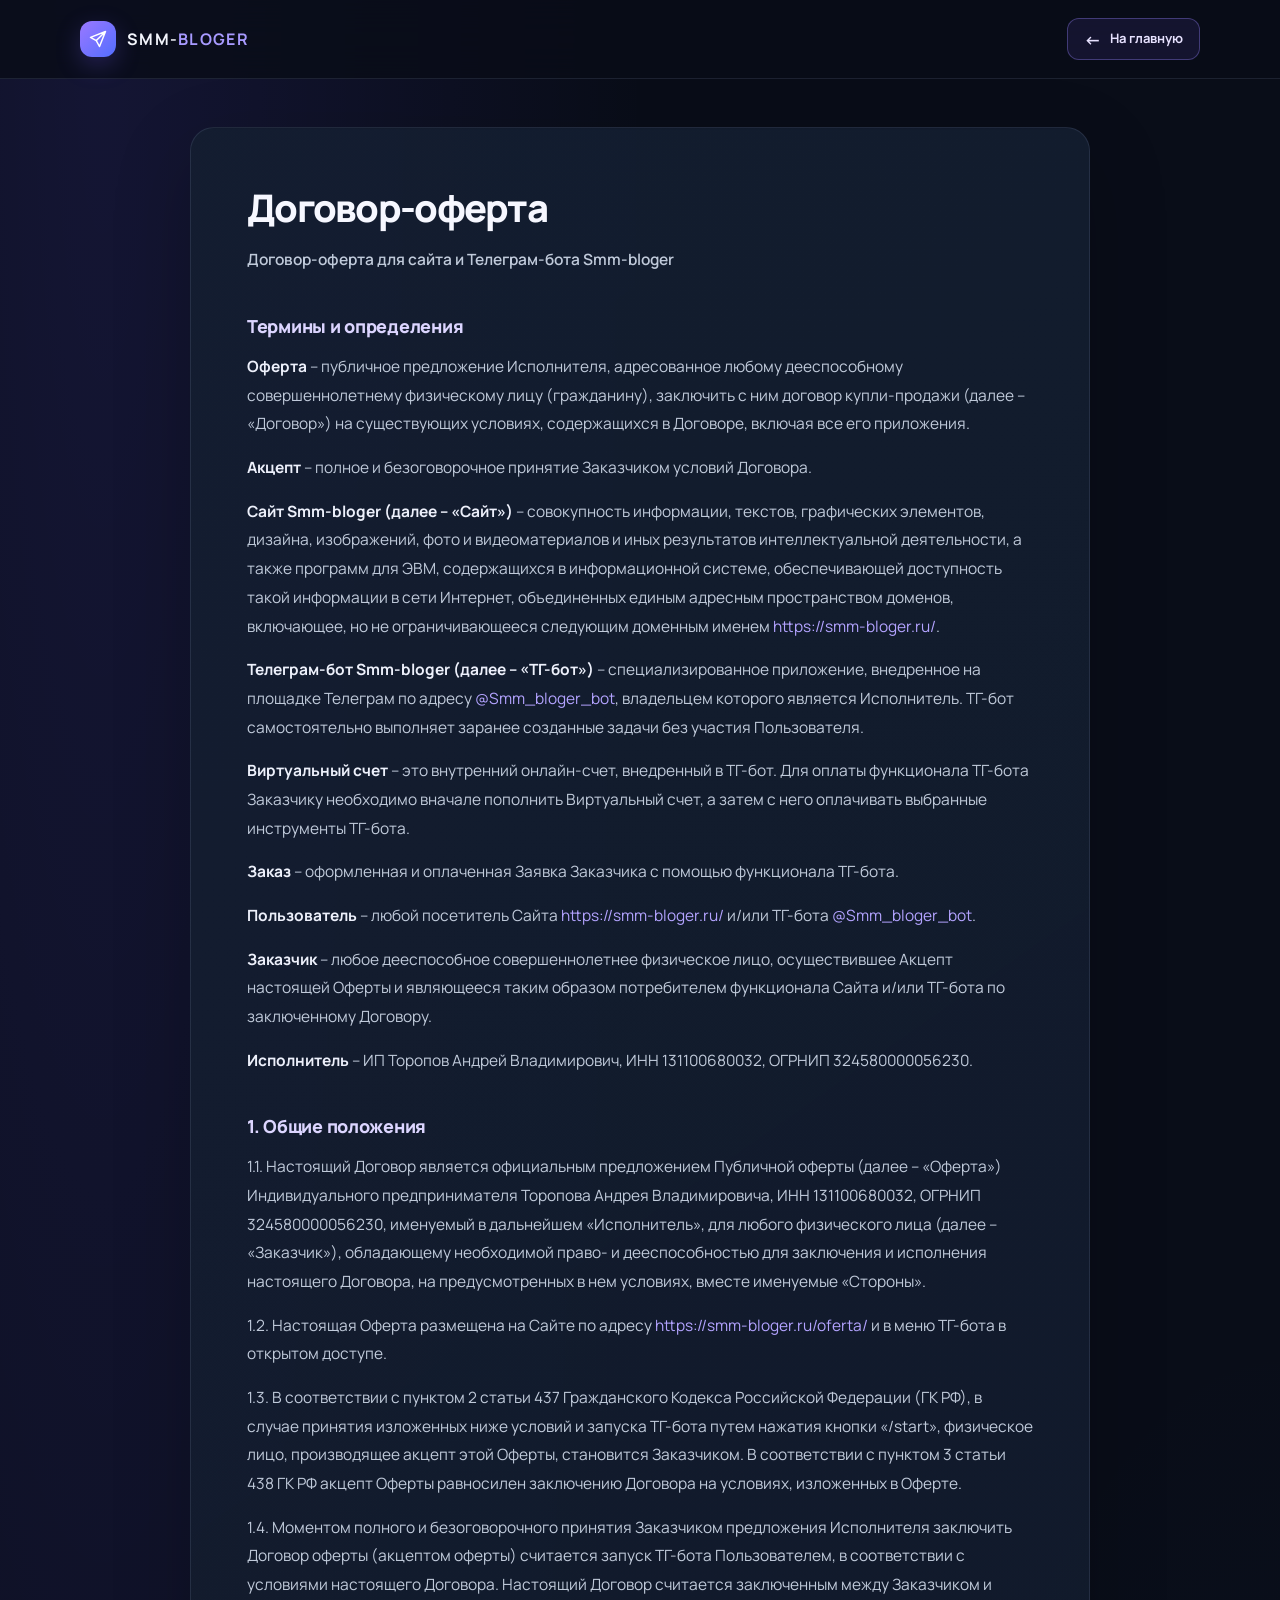
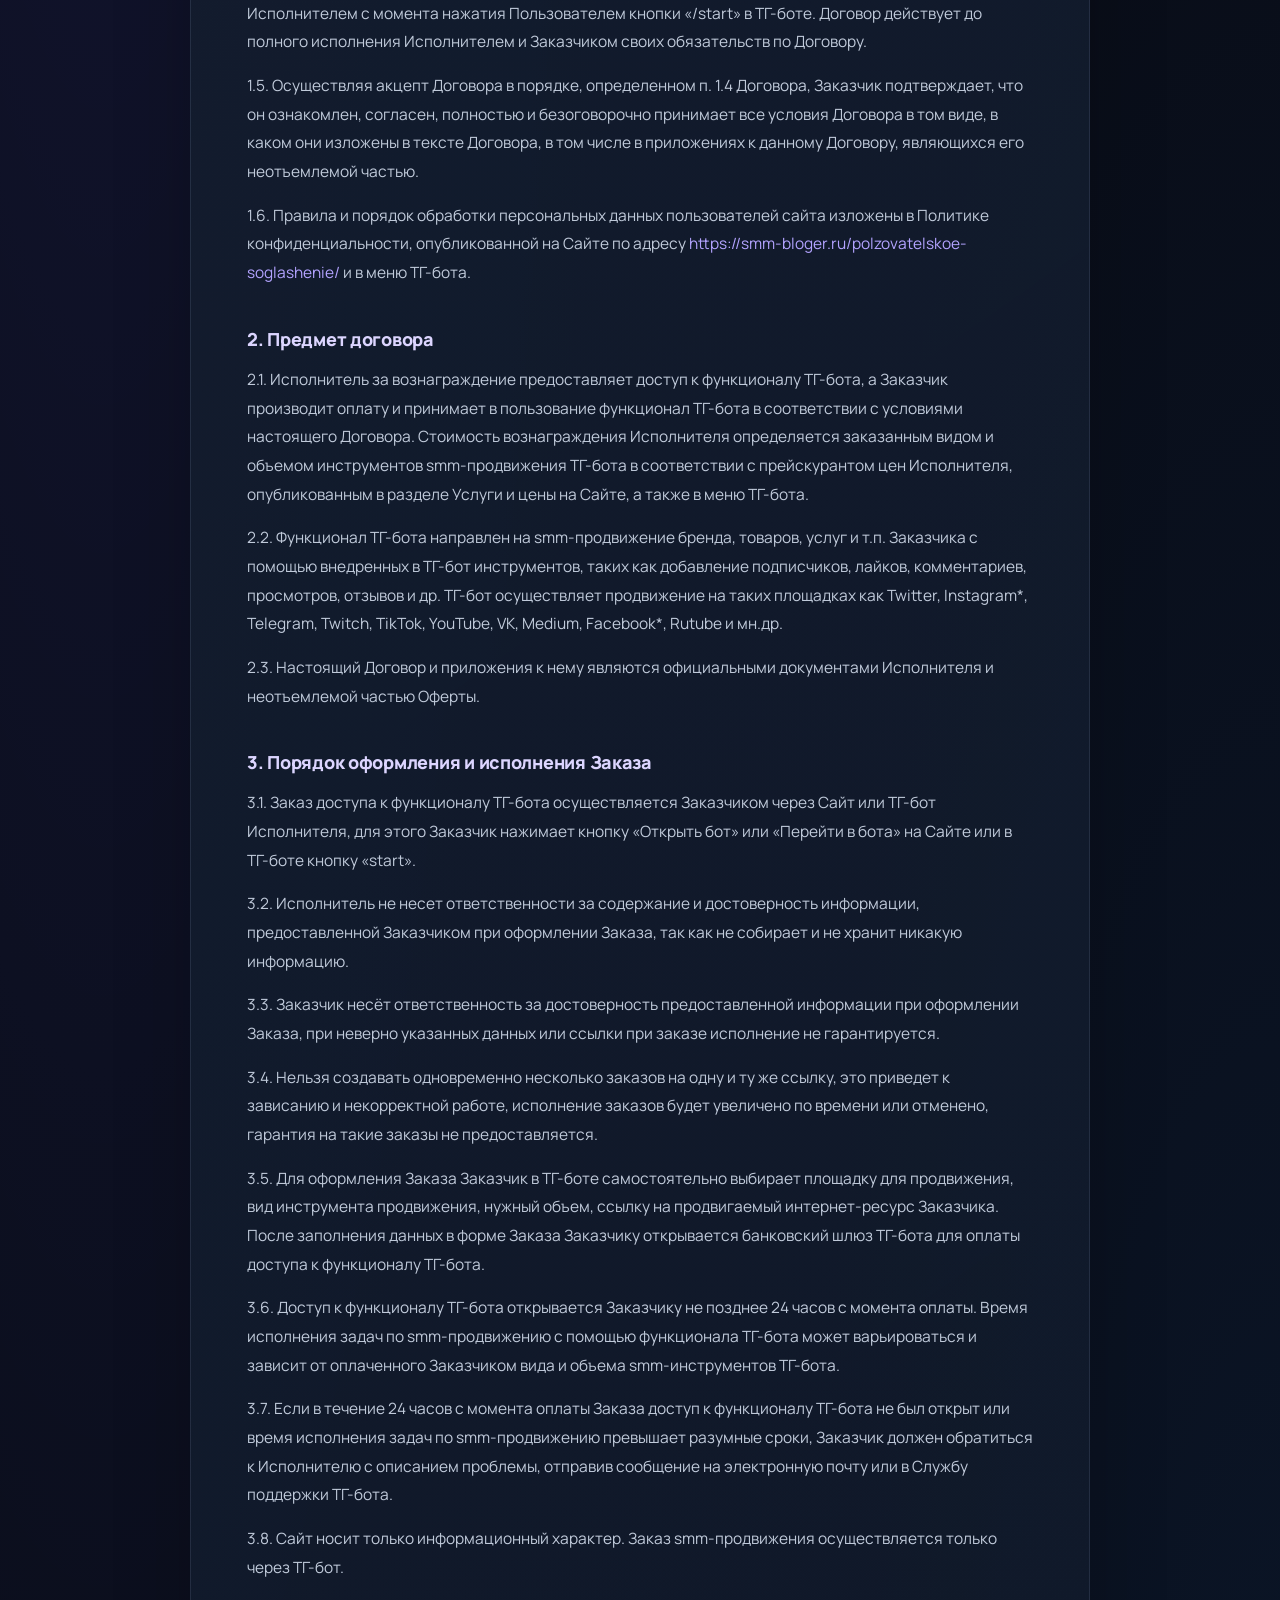
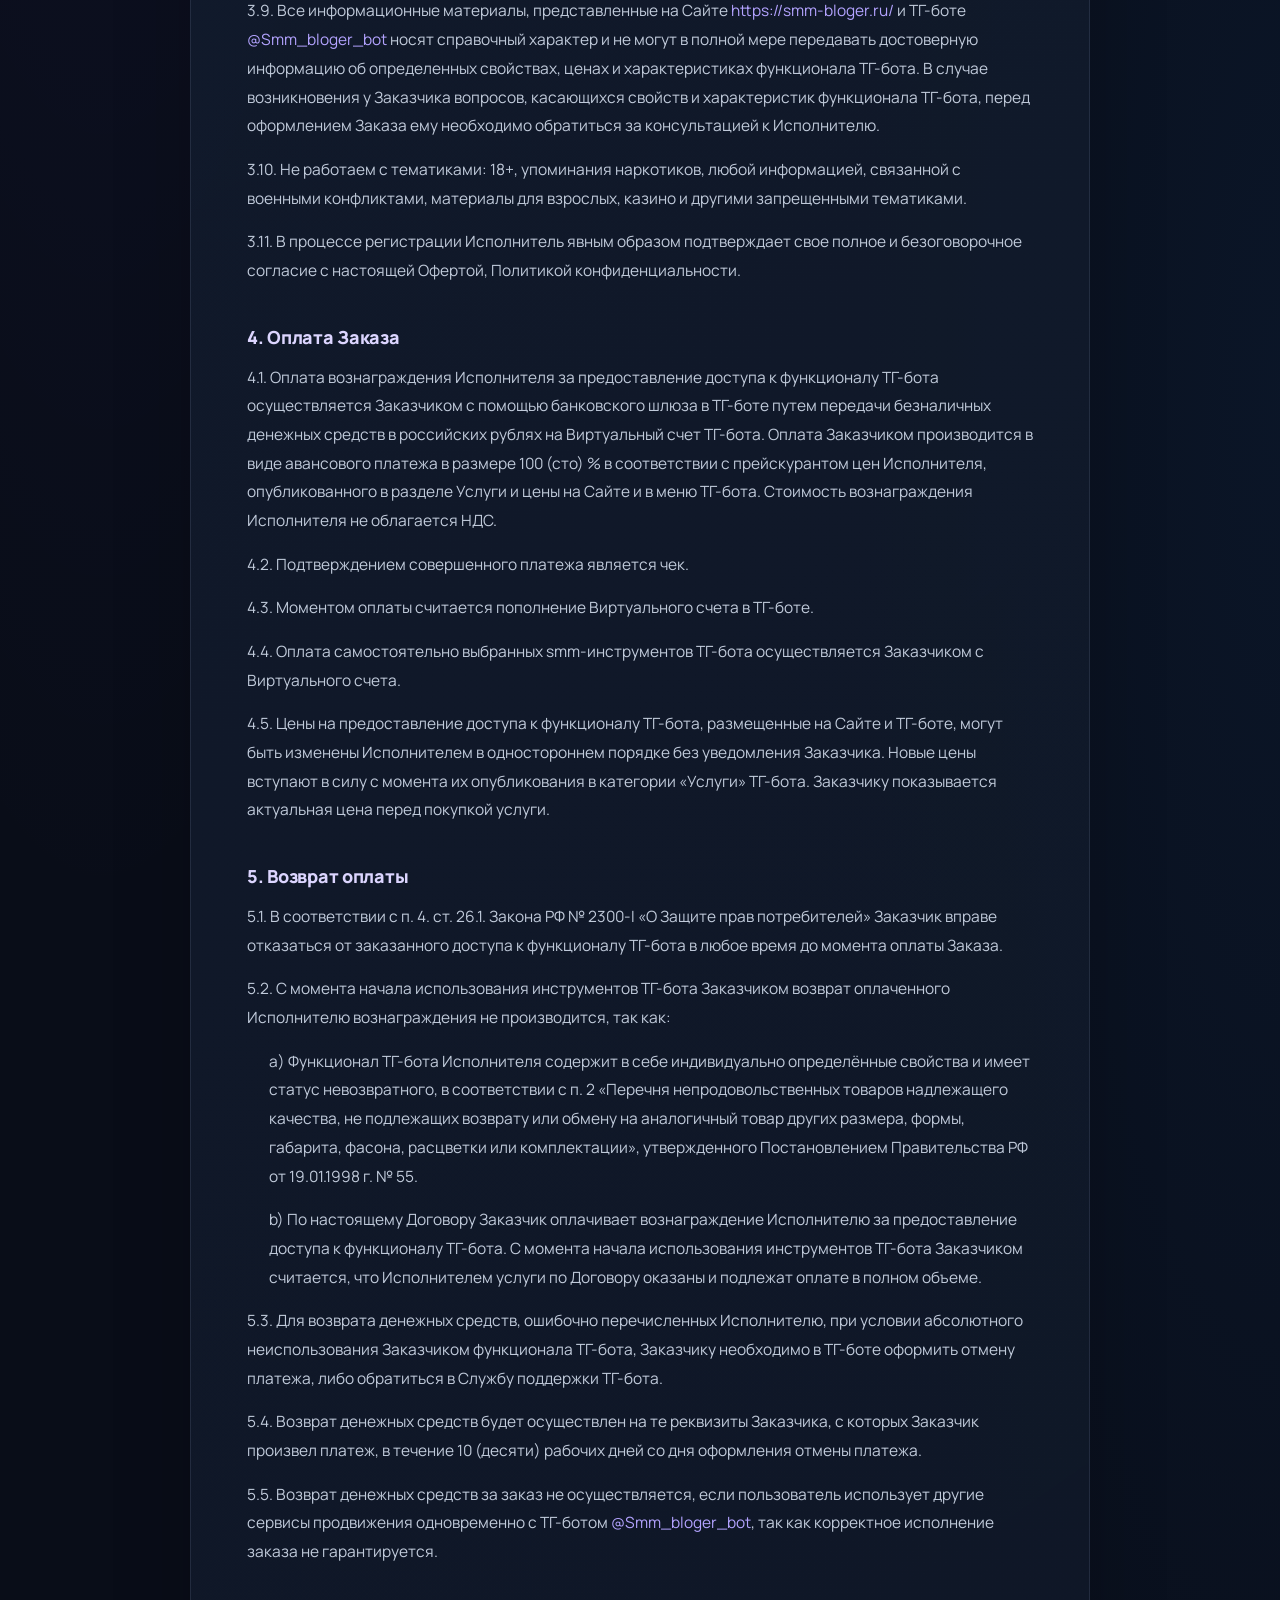
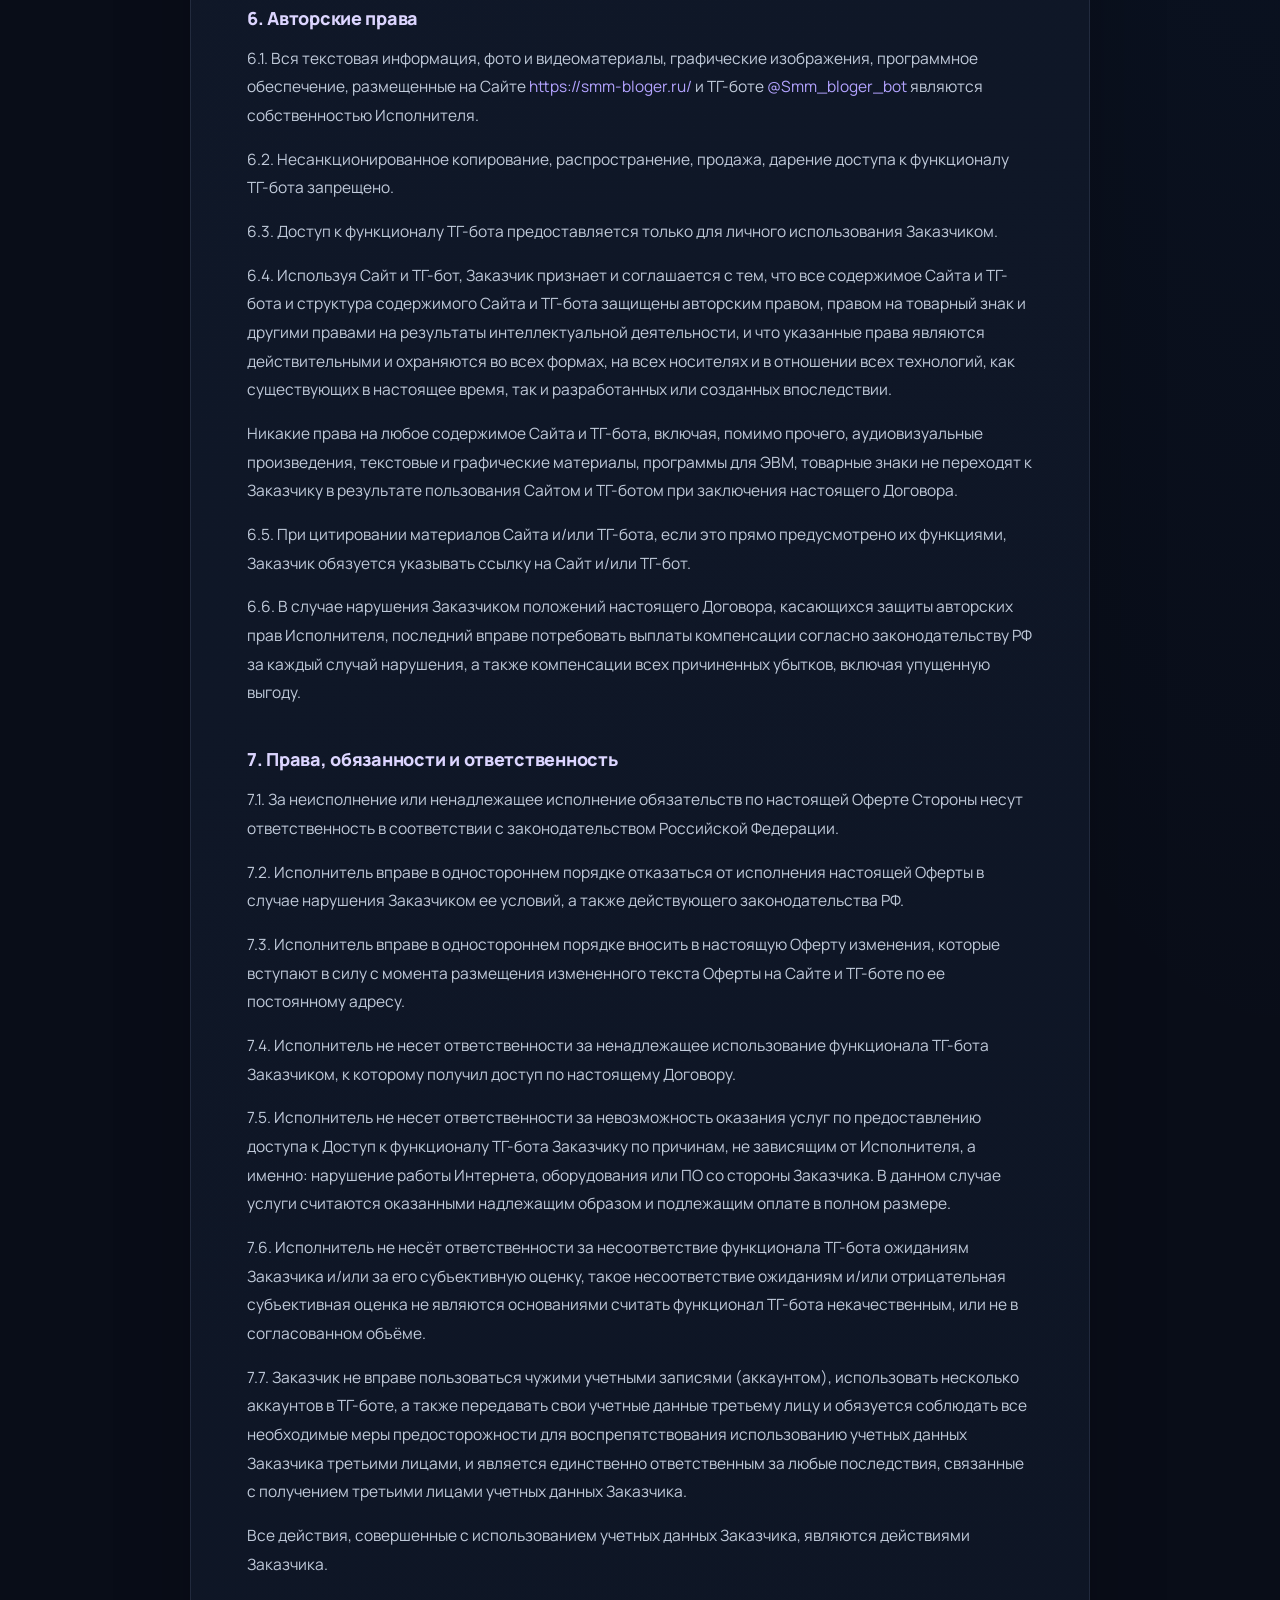
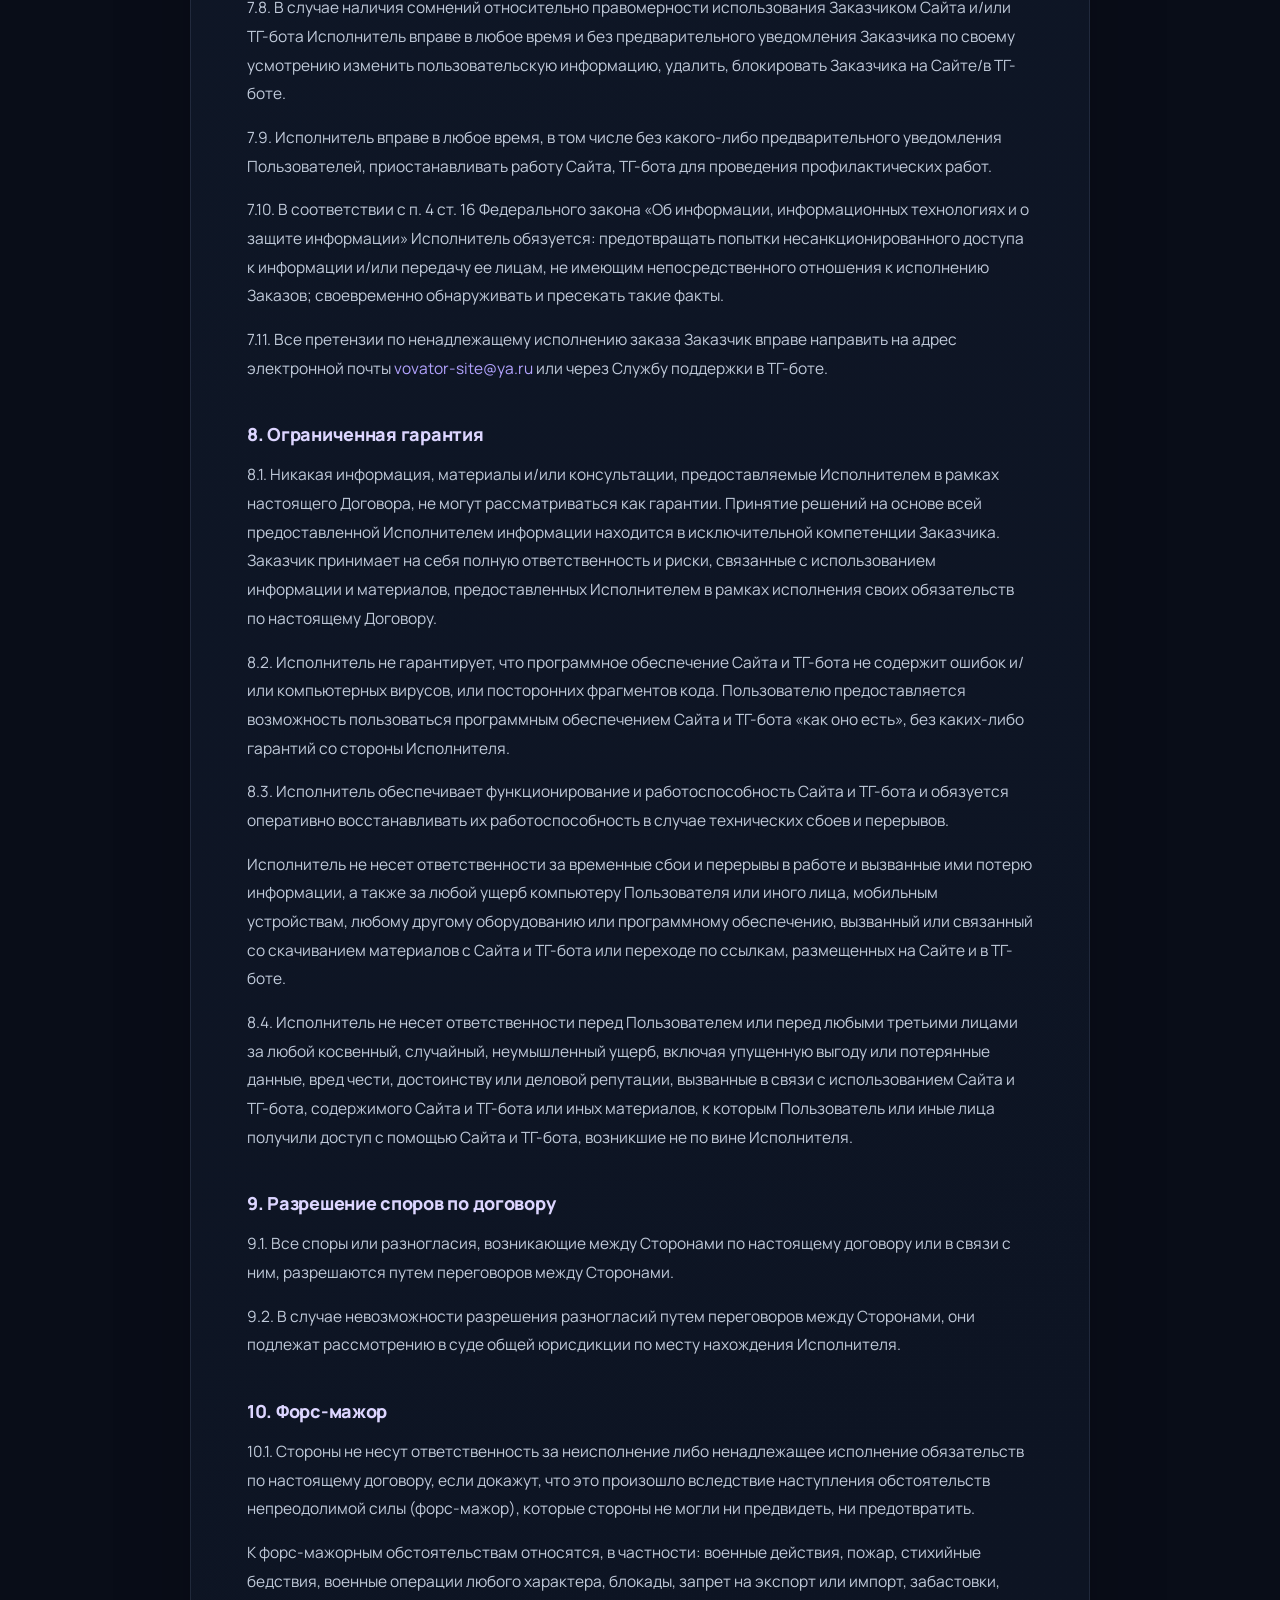
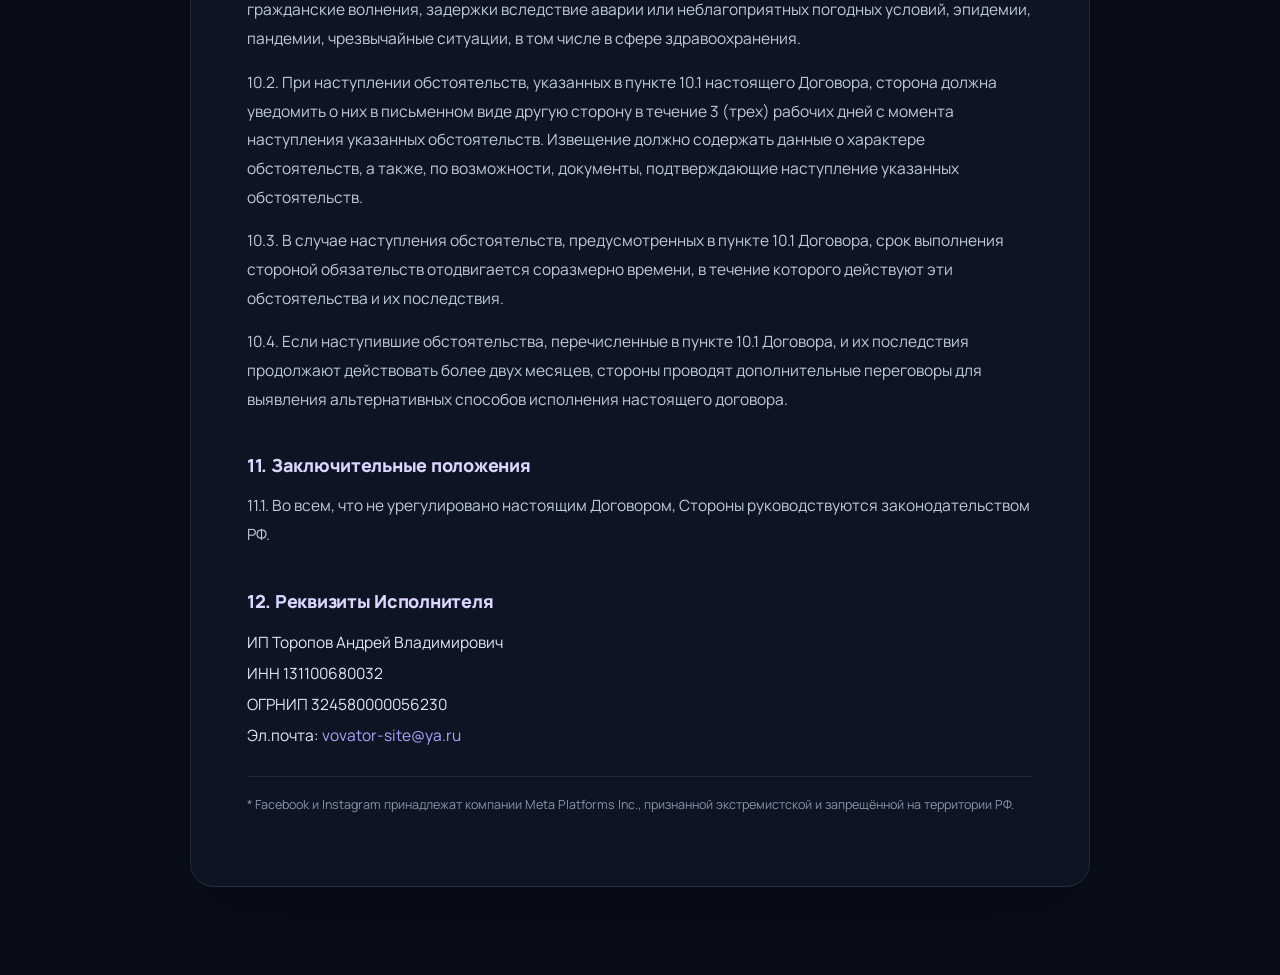
==== commit 5c618fff: "Add files via upload" ====
--- a/offer/index.html
+++ b/offer/index.html
@@ -9,6 +9,7 @@
   <link rel="preconnect" href="https://fonts.googleapis.com">
   <link rel="preconnect" href="https://fonts.gstatic.com" crossorigin>
   <link rel="stylesheet" href="../style.css">
+  <link rel="icon" href="../favicon.svg" type="image/svg+xml">
 </head>
 <body>
   <header class="site-header">
@@ -104,7 +105,7 @@
       <p>7.8. В случае наличия сомнений относительно правомерности использования Заказчиком Сайта и/или ТГ-бота Исполнитель вправе в любое время и без предварительного уведомления Заказчика по своему усмотрению изменить пользовательскую информацию, удалить, блокировать Заказчика на Сайте/в ТГ-боте.</p>
       <p>7.9. Исполнитель вправе в любое время, в том числе без какого-либо предварительного уведомления Пользователей, приостанавливать работу Сайта, ТГ-бота для проведения профилактических работ.</p>
       <p>7.10. В соответствии с п. 4 ст. 16 Федерального закона «Об информации, информационных технологиях и о защите информации» Исполнитель обязуется: предотвращать попытки несанкционированного доступа к информации и/или передачу ее лицам, не имеющим непосредственного отношения к исполнению Заказов; своевременно обнаруживать и пресекать такие факты.</p>
-      <p>7.11. Все претензии по ненадлежащему исполнению заказа Заказчик вправе направить на адрес электронной почты <a href="mailto:support@smm-bloger.ru">support@smm-bloger.ru</a> или через Службу поддержки в ТГ-боте.</p>
+      <p>7.11. Все претензии по ненадлежащему исполнению заказа Заказчик вправе направить на адрес электронной почты <a href="mailto:vovator-site@ya.ru">vovator-site@ya.ru</a> или через Службу поддержки в ТГ-боте.</p>
 
       <h2>8. Ограниченная гарантия</h2>
       <p>8.1. Никакая информация, материалы и/или консультации, предоставляемые Исполнителем в рамках настоящего Договора, не могут рассматриваться как гарантии. Принятие решений на основе всей предоставленной Исполнителем информации находится в исключительной компетенции Заказчика. Заказчик принимает на себя полную ответственность и риски, связанные с использованием информации и материалов, предоставленных Исполнителем в рамках исполнения своих обязательств по настоящему Договору.</p>
@@ -128,7 +129,7 @@
       <p>11.1. Во всем, что не урегулировано настоящим Договором, Стороны руководствуются законодательством РФ.</p>
 
       <h2>12. Реквизиты Исполнителя</h2>
-      <p class="requisites">ИП Торопов Андрей Владимирович<br>ИНН 131100680032<br>ОГРНИП 324580000056230<br>Эл.почта: <a href="mailto:support@smm-bloger.ru">support@smm-bloger.ru</a></p>
+      <p class="requisites">ИП Торопов Андрей Владимирович<br>ИНН 131100680032<br>ОГРНИП 324580000056230<br>Эл.почта: <a href="mailto:vovator-site@ya.ru">vovator-site@ya.ru</a></p>
       <p class="legal-note">* Facebook и Instagram принадлежат компании Meta Platforms Inc., признанной экстремистской и запрещённой на территории РФ.</p>
 
     </article>
--- a/style.css
+++ b/style.css
@@ -164,7 +164,7 @@
  .section{padding:78px 0}.hero{padding-top:65px;padding-bottom:25px}.hero-grid{grid-template-columns:1fr;gap:10px;min-height:0}
  h1{font-size:clamp(37px,10vw,52px);margin-top:18px}.hero-lead{font-size:15px;line-height:1.85}
  .hero-actions{display:grid;grid-template-columns:1fr;gap:10px;margin-top:24px}.button{min-height:50px}.hero-note{font-size:10.5px;gap:7px;margin-top:19px}
- .hero-visual{height:380px;margin-top:6px}.dashboard-card{width:min(330px,82%);padding:18px}.chip-top{right:0;top:30px}.chip-bottom{left:0;bottom:26px}.orbit-a{width:330px;height:220px}.orbit-b{width:300px;height:330px}
+ .hero-visual{height:380px;margin-top:6px}.dashboard-card{width:min(330px,82%);padding:18px}.chip-top{right:0;top:30px}.chip-bottom{left:0;bottom:26px}.orbit-a{width:330px;height:220px}.orbit-b{width:300px;height:330px;transform: rotate(45deg) scale(.8)}
  .benefits-section{padding-top:70px}.section-heading{margin-bottom:30px}.section-heading h2,.update-copy h2,.final-card h2{font-size:34px}
  .benefit-grid{gap:10px}.benefit-card{min-height:240px;padding:19px 16px}.card-icon{margin-bottom:19px}
  .how-grid{grid-template-columns:1fr;gap:30px}.how-grid .section-heading{position:static}.step{grid-template-columns:36px 1fr 18px;gap:12px;padding:23px 0}
@@ -173,6 +173,7 @@
  .final-section{padding-bottom:75px}.final-card{padding:55px 18px}.final-card h2{font-size:32px}.final-card>p{font-size:13px}
  .footer-main{grid-template-columns:1fr 1fr;gap:30px 20px;padding-top:38px;padding-bottom:32px}.footer-about{grid-column:1/-1}.footer-about p{max-width:280px}
  .footer-bottom{padding:17px 0;flex-wrap:wrap;justify-content:flex-start;gap:12px}.footer-bottom>div{order:3;width:100%;flex-wrap:wrap;gap:15px}
+ .ambient-two {right: 0}
 }
 @media(max-width:640px){
  .header-inner{width:calc(100% - 32px)}
@@ -329,3 +330,240 @@
   .telegram-subtitle{font-size:14px;margin-bottom:24px}
   .telegram-action{min-height:51px;font-size:13.5px}
 }
+/* Price table — раскрывающийся прайс-лист */
+
+.price-disclosure {
+  margin-top: 28px;
+  border: 1px solid rgba(153, 132, 255, .2);
+  border-radius: 17px;
+  background: rgba(255, 255, 255, .025);
+  overflow: hidden;
+}
+
+/* Кнопка раскрытия */
+
+.price-disclosure > summary {
+  position: relative;
+  display: flex;
+  align-items: center;
+  justify-content: space-between;
+  gap: 15px;
+  padding: 19px 22px;
+  cursor: pointer;
+  list-style: none;
+  color: #f3f5fc;
+  transition: background .2s;
+}
+
+.price-disclosure > summary::-webkit-details-marker {
+  display: none;
+}
+
+.price-disclosure > summary:hover {
+  background: rgba(139, 115, 255, .08);
+}
+
+.price-disclosure > summary:focus-visible {
+  outline: 2px solid var(--purple);
+  outline-offset: -3px;
+}
+
+.price-disclosure__title {
+  font-size: 14px;
+  font-weight: 800;
+}
+
+.price-disclosure__meta {
+  margin-left: auto;
+  color: #929fb7;
+  font-size: 11px;
+}
+
+/* Иконка плюс / минус */
+
+.price-disclosure > summary::after {
+  content: "+";
+  flex-shrink: 0;
+  width: 30px;
+  height: 30px;
+  display: grid;
+  place-items: center;
+  border-radius: 9px;
+  background: rgba(139, 115, 255, .15);
+  color: #b3a3ff;
+  font-size: 21px;
+  line-height: 1;
+}
+
+.price-disclosure[open] > summary::after {
+  content: "−";
+}
+
+/* Подсказка над таблицей */
+
+.price-table-note {
+  padding: 13px 18px;
+  border-top: 1px solid var(--line);
+  color: #8996ad;
+  font-size: 11px;
+  background: rgba(0, 0, 0, .12);
+}
+
+/* Контейнер с горизонтальной прокруткой */
+
+.price-table-scroll {
+  width: 100%;
+  max-width: 100%;
+  overflow-x: auto;
+  overscroll-behavior-x: contain;
+  -webkit-overflow-scrolling: touch;
+  border-top: 1px solid var(--line);
+}
+
+/* Сама таблица */
+
+.price-table {
+  width: 100%;
+  min-width: 760px;
+  border-collapse: collapse;
+  table-layout: fixed;
+  color: #cbd4e5;
+  font-size: 12px;
+}
+
+/* Заголовки */
+
+.price-table th {
+  padding: 15px 13px;
+  background: #19233a;
+  color: #c7bbff;
+  font-size: 11px;
+  font-weight: 800;
+  text-align: left;
+  border-bottom: 1px solid rgba(174, 190, 225, .14);
+}
+
+/* Ячейки */
+
+.price-table td {
+  padding: 12px 13px;
+  border-bottom: 1px solid rgba(174, 190, 225, .09);
+  vertical-align: middle;
+  overflow-wrap: break-word;
+}
+
+/* Чередование фона строк */
+
+.price-table tbody tr:nth-child(even) {
+  background: rgba(255, 255, 255, .025);
+}
+
+.price-table tbody tr:hover {
+  background: rgba(139, 115, 255, .07);
+}
+
+/* Ширина столбцов */
+
+.price-table th:nth-child(1),
+.price-table td:nth-child(1) {
+  width: 14%;
+}
+
+.price-table th:nth-child(2),
+.price-table td:nth-child(2) {
+  width: 42%;
+}
+
+.price-table th:nth-child(3),
+.price-table td:nth-child(3) {
+  width: 17%;
+  text-align: center;
+}
+
+.price-table th:nth-child(4),
+.price-table td:nth-child(4) {
+  width: 13.5%;
+  text-align: center;
+}
+
+.price-table th:nth-child(5),
+.price-table td:nth-child(5) {
+  width: 13.5%;
+  text-align: center;
+}
+
+/* Числа не переносятся на новую строку */
+
+.price-table td:nth-child(n+3) {
+  white-space: nowrap;
+}
+
+/* Полоса прокрутки */
+
+.price-table-scroll::-webkit-scrollbar {
+  height: 7px;
+}
+
+.price-table-scroll::-webkit-scrollbar-track {
+  background: #101727;
+}
+
+.price-table-scroll::-webkit-scrollbar-thumb {
+  background: #6656aa;
+  border-radius: 10px;
+}
+
+.price-table-scroll::-webkit-scrollbar-thumb:hover {
+  background: #927dff;
+}
+
+/* таблица с прайсом */
+@media (max-width: 640px) {
+  .price-disclosure {
+    border-radius: 14px;
+  }
+
+  .price-disclosure > summary {
+    padding: 16px 17px;
+    padding-right: 55px;
+    flex-direction: column;
+    align-items: flex-start;
+    gap: 4px;
+  }
+
+  .price-disclosure__title {
+    font-size: 13px;
+  }
+
+  .price-disclosure__meta {
+    margin-left: 0;
+    font-size: 10px;
+  }
+
+  .price-disclosure > summary::after {
+    position: absolute;
+    right: 15px;
+    top: 50%;
+    transform: translateY(-50%);
+  }
+
+  .price-table-note {
+    padding: 11px 14px;
+    font-size: 10px;
+    line-height: 1.6;
+  }
+
+  .price-table {
+    min-width: 760px;
+    font-size: 11px;
+  }
+
+  .price-table th {
+    padding: 13px 11px;
+    font-size: 10px;
+  }
+
+  .price-table td {
+    padding: 11px;
+  }
+}
